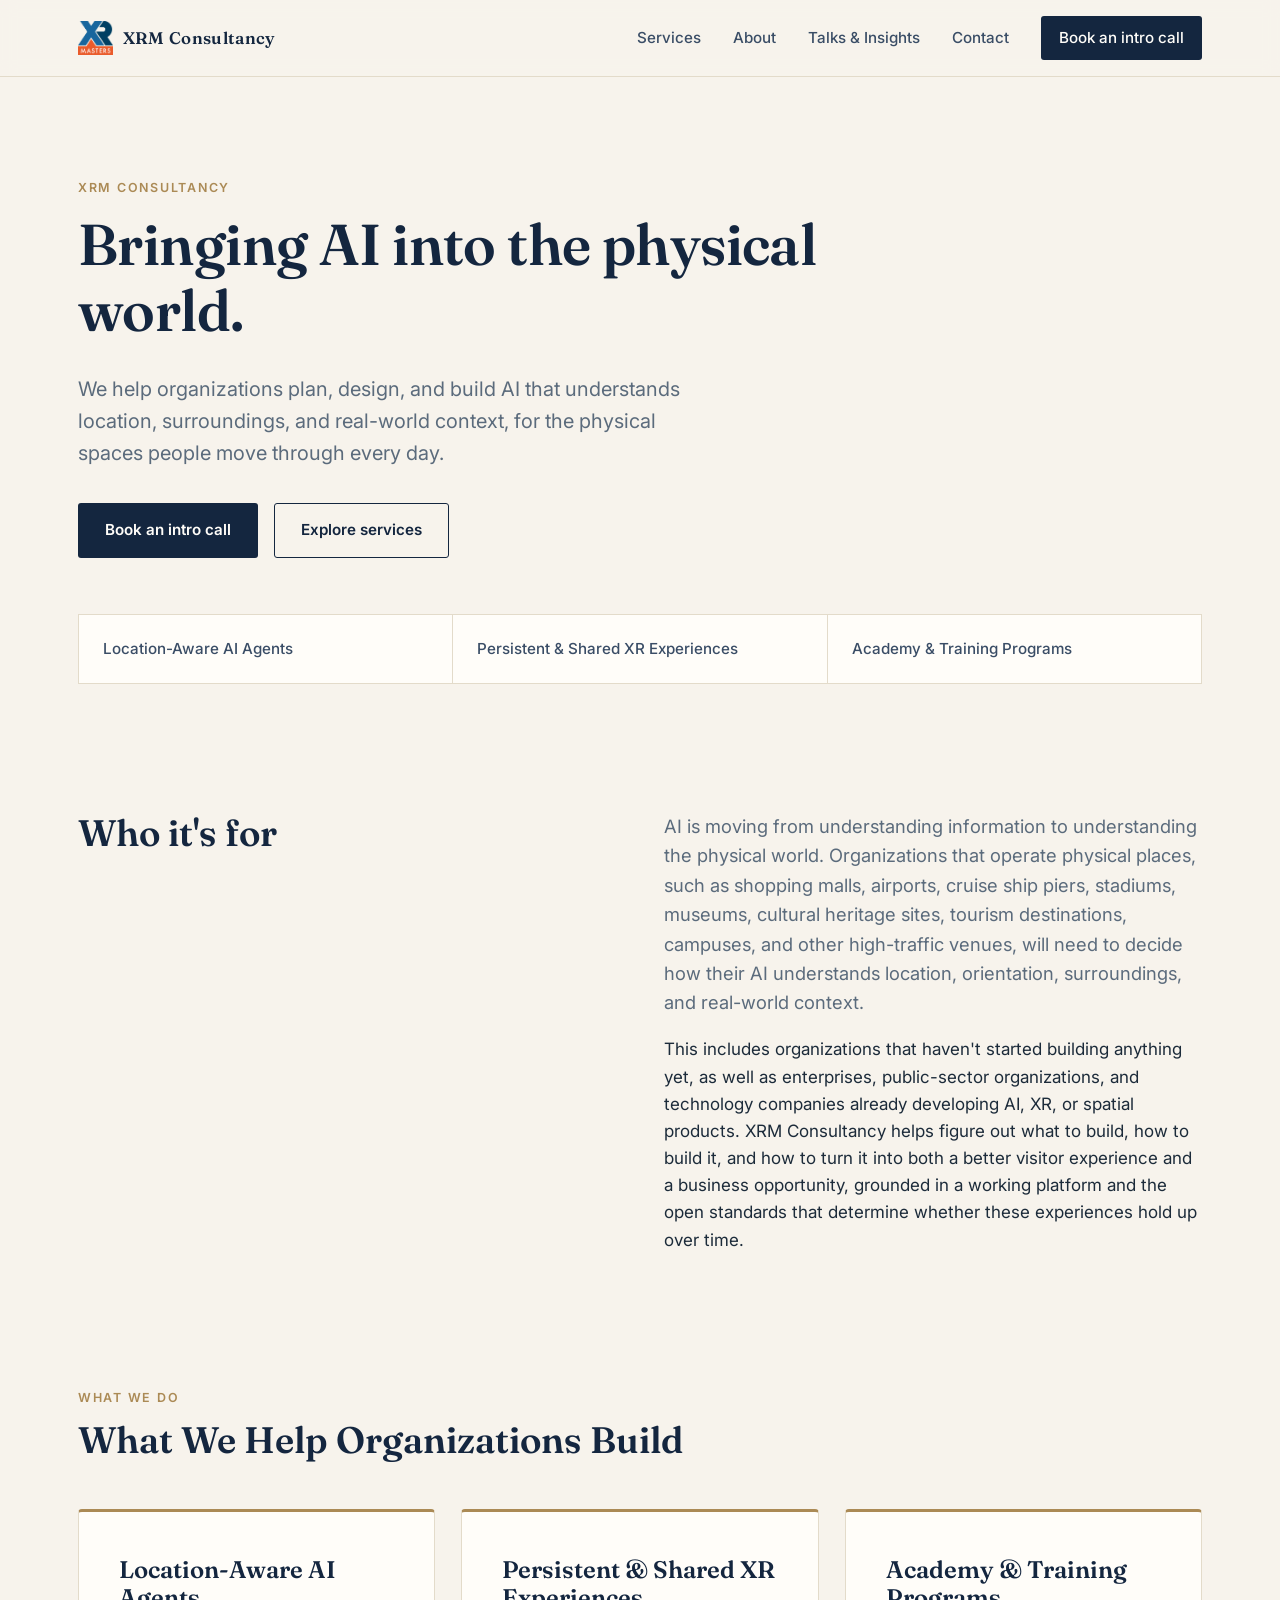
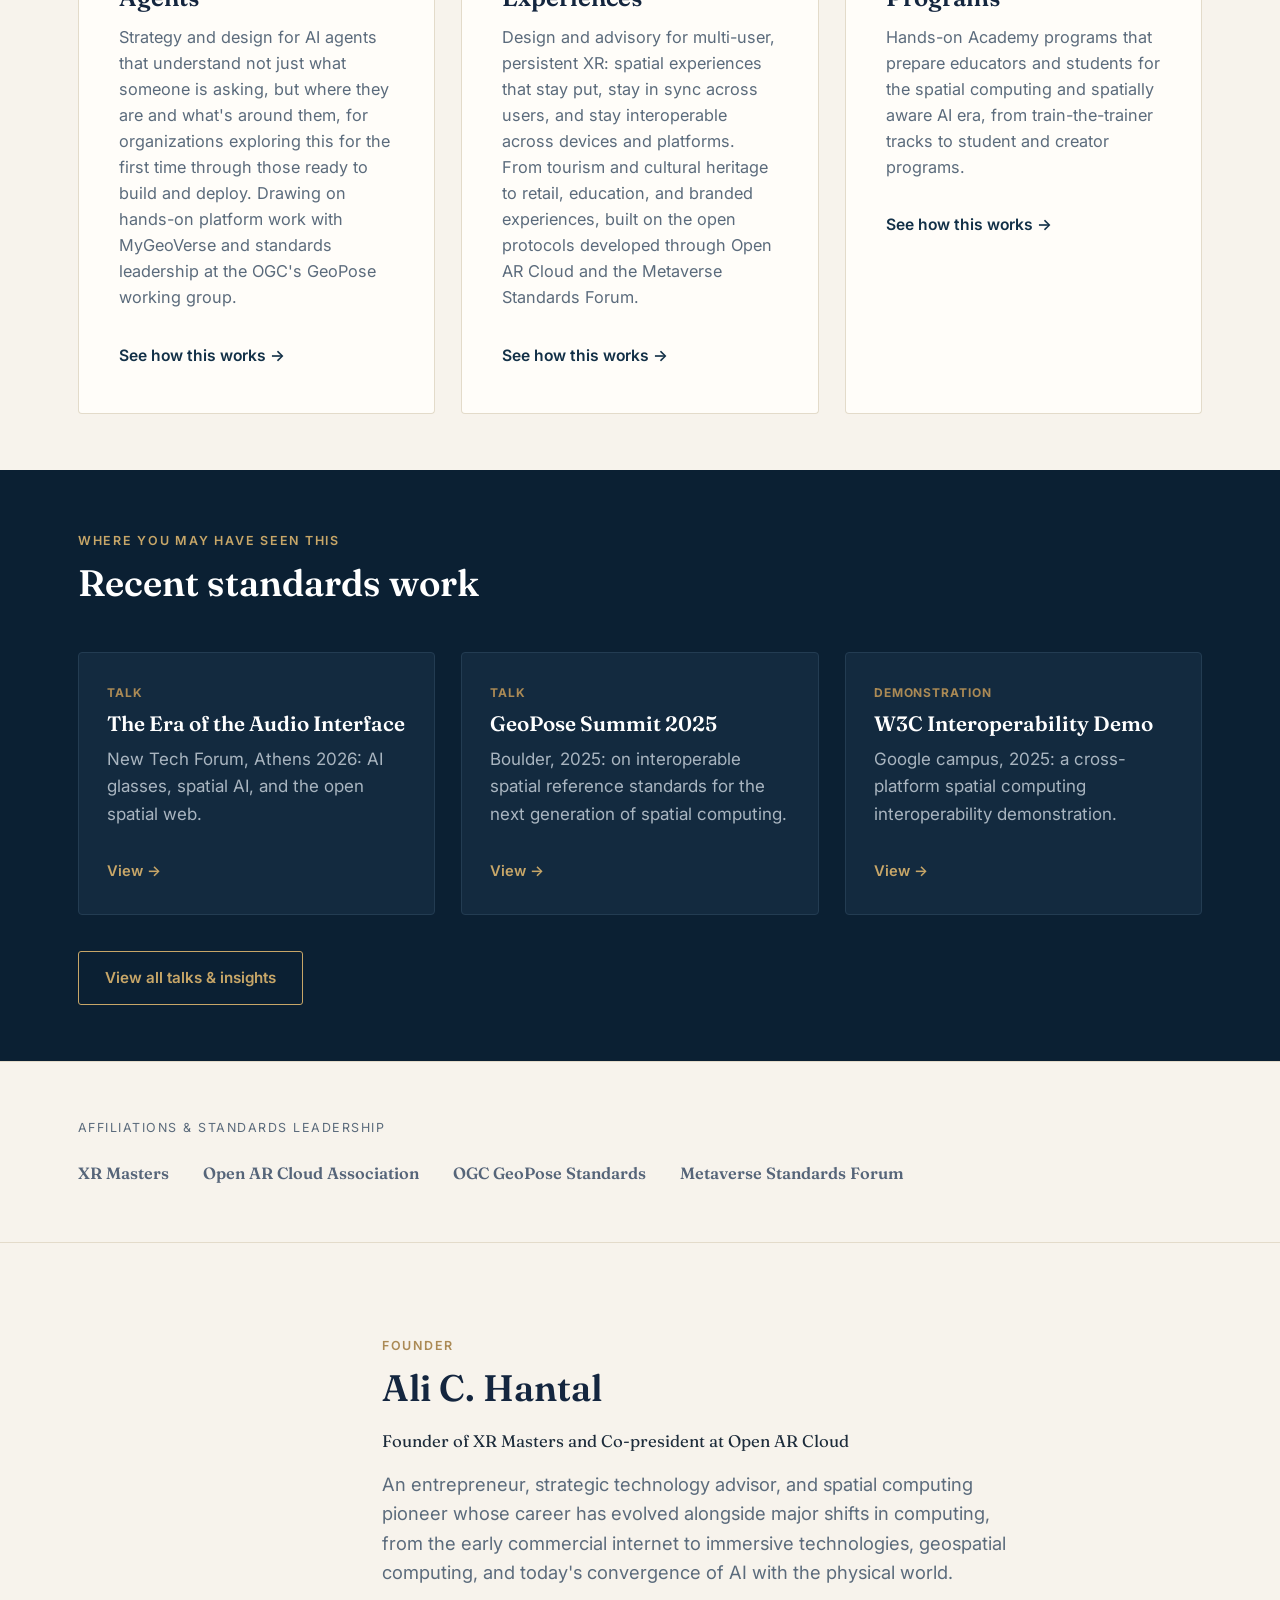
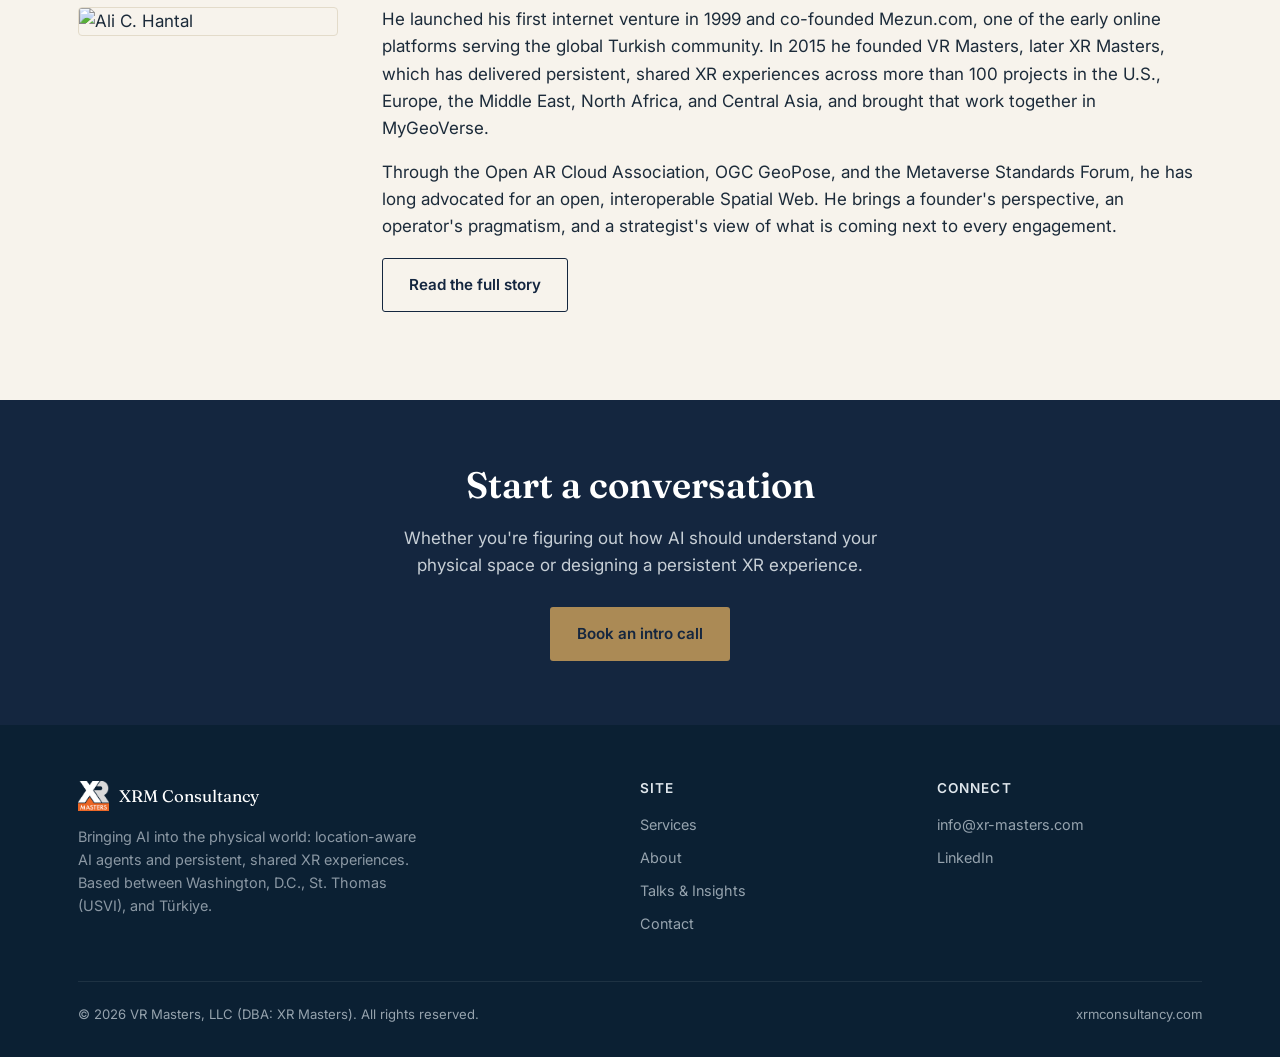
==== index.html @ 85f0b568 "Rebrand Hantal Advising → XRM Consultancy - Brand name, page titles, JSON-LD, nav/footer wordmark, b" ====
<!doctype html>
<html lang="en">
<head>
<meta charset="UTF-8">
<meta name="viewport" content="width=device-width, initial-scale=1">
<title>XRM Consultancy | Location-Aware AI Agents & Persistent XR Experiences</title>
<meta name="description" content="We help organizations plan, design, and build AI that understands location, surroundings, and real-world context, for the physical spaces people move through every day.">
<meta property="og:title" content="XRM Consultancy">
<meta property="og:description" content="Bringing AI into the physical world: location-aware AI agents and persistent, shared XR experiences.">
<meta property="og:type" content="website">
<link rel="icon" href="assets/xrm-logo.png">
<link rel="preconnect" href="https://fonts.googleapis.com">
<link rel="preconnect" href="https://fonts.gstatic.com" crossorigin>
<link href="https://fonts.googleapis.com/css2?family=Fraunces:wght@500;600;700&family=Inter:wght@400;500;600;700&display=swap" rel="stylesheet">
<link rel="stylesheet" href="css/style.css">
<script type="application/ld+json">
{
  "@context": "https://schema.org",
  "@type": "ProfessionalService",
  "name": "XRM Consultancy",
  "founder": { "@type": "Person", "name": "Ali C. Hantal" },
  "description": "Helping organizations bring AI into the physical world: location-aware AI agents and persistent, shared XR experiences, built on open standards developed at the OGC and Open AR Cloud.",
  "url": "https://xrmconsultancy.com"
}
</script>
</head>
<body>

<header class="site">
  <div class="nav-row">
    <a class="brand" href="index.html">
      <img src="assets/xrm-logo.png" alt="XRM Consultancy logo">
      <span>XRM Consultancy</span>
    </a>
    <button class="nav-toggle" aria-label="Toggle navigation" aria-expanded="false">
      <span></span><span></span><span></span>
    </button>
    <nav class="primary">
      <a href="services.html">Services</a>
      <a href="about.html">About</a>
      <a href="insights.html">Talks &amp; Insights</a>
      <a href="contact.html">Contact</a>
      <a class="cta" href="contact.html">Book an intro call</a>
    </nav>
  </div>
</header>

<main>

  <!-- Hero -->
  <section class="hero">
    <div class="wrap">
      <span class="eyebrow">XRM Consultancy</span>
      <h1>Bringing AI into the physical world.</h1>
      <p class="lede">We help organizations plan, design, and build AI that understands location, surroundings, and real-world context, for the physical spaces people move through every day.</p>
      <div class="hero-cta">
        <a class="btn btn-primary" href="contact.html">Book an intro call</a>
        <a class="btn btn-ghost" href="services.html">Explore services</a>
      </div>
      <div class="hero-arenas">
        <div>Location-Aware AI Agents</div>
        <div>Persistent &amp; Shared XR Experiences</div>
        <div>Academy &amp; Training Programs</div>
      </div>
    </div>
  </section>

  <!-- Positioning -->
  <section class="tight">
    <div class="wrap">
      <div class="two-col">
        <div>
          <h2>Who it's for</h2>
        </div>
        <div>
          <p class="lede">AI is moving from understanding information to understanding the physical world. Organizations that operate physical places, such as shopping malls, airports, cruise ship piers, stadiums, museums, cultural heritage sites, tourism destinations, campuses, and other high-traffic venues, will need to decide how their AI understands location, orientation, surroundings, and real-world context.</p>
          <p>This includes organizations that haven't started building anything yet, as well as enterprises, public-sector organizations, and technology companies already developing AI, XR, or spatial products. XRM Consultancy helps figure out what to build, how to build it, and how to turn it into both a better visitor experience and a business opportunity, grounded in a working platform and the open standards that determine whether these experiences hold up over time.</p>
        </div>
      </div>
    </div>
  </section>

  <!-- Three boxes -->
  <section class="tight">
    <div class="wrap">
      <div class="section-head">
        <span class="eyebrow">What we do</span>
        <h2>What We Help Organizations Build</h2>
      </div>
      <div class="grid cols-3 boxes-lg">
        <div class="card">
          <h3>Location-Aware AI Agents</h3>
          <p>Strategy and design for AI agents that understand not just what someone is asking, but where they are and what's around them, for organizations exploring this for the first time through those ready to build and deploy. Drawing on hands-on platform work with MyGeoVerse and standards leadership at the OGC's GeoPose working group.</p>
          <a class="more" href="services.html#location-aware-ai">See how this works →</a>
        </div>
        <div class="card">
          <h3>Persistent &amp; Shared XR Experiences</h3>
          <p>Design and advisory for multi-user, persistent XR: spatial experiences that stay put, stay in sync across users, and stay interoperable across devices and platforms. From tourism and cultural heritage to retail, education, and branded experiences, built on the open protocols developed through Open AR Cloud and the Metaverse Standards Forum.</p>
          <a class="more" href="services.html#persistent-xr">See how this works →</a>
        </div>
        <div class="card">
          <h3>Academy &amp; Training Programs</h3>
          <p>Hands-on Academy programs that prepare educators and students for the spatial computing and spatially aware AI era, from train-the-trainer tracks to student and creator programs.</p>
          <a class="more" href="services.html#academy-training">See how this works →</a>
        </div>
      </div>
    </div>
  </section>

  <!-- Recent standards work (moved directly under the boxes per repositioning brief) -->
  <section class="tight band-dark">
    <div class="wrap">
      <div class="section-head">
        <span class="eyebrow">Where you may have seen this</span>
        <h2>Recent standards work</h2>
      </div>
      <div class="grid cols-3">
        <div class="card" style="background:#132a3f;border-color:#233c52;">
          <span class="tag">Talk</span>
          <h3 style="color:#fff;">The Era of the Audio Interface</h3>
          <p style="color:#a9b5c0;">New Tech Forum, Athens 2026: AI glasses, spatial AI, and the open spatial web.</p>
          <a class="more" href="https://www.xr-masters.com/the-era-of-the-audio-interface-ai-glasses-spatial-ai-and-the-open-spatial-web/" target="_blank" rel="noopener" style="color:#c7a668;">View →</a>
        </div>
        <div class="card" style="background:#132a3f;border-color:#233c52;">
          <span class="tag">Talk</span>
          <h3 style="color:#fff;">GeoPose Summit 2025</h3>
          <p style="color:#a9b5c0;">Boulder, 2025: on interoperable spatial reference standards for the next generation of spatial computing.</p>
          <a class="more" href="https://www.xr-masters.com/geopose-summit-2025/" target="_blank" rel="noopener" style="color:#c7a668;">View →</a>
        </div>
        <div class="card" style="background:#132a3f;border-color:#233c52;">
          <span class="tag">Demonstration</span>
          <h3 style="color:#fff;">W3C Interoperability Demo</h3>
          <p style="color:#a9b5c0;">Google campus, 2025: a cross-platform spatial computing interoperability demonstration.</p>
          <a class="more" href="https://www.xr-masters.com/historical-interoperability-demo-at-google-campuses-during-w3c-immersive-web-meeting/" target="_blank" rel="noopener" style="color:#c7a668;">View →</a>
        </div>
      </div>
      <a class="btn btn-ghost" href="insights.html" style="margin-top:36px;border-color:#c7a668;color:#c7a668;">View all talks &amp; insights</a>
    </div>
  </section>

  <!-- Credibility strip -->
  <section class="credibility tight">
    <div class="wrap">
      <div class="label">Affiliations &amp; standards leadership</div>
      <div class="logo-row">
        <span>XR Masters</span>
        <span>Open AR Cloud Association</span>
        <span>OGC GeoPose Standards</span>
        <span>Metaverse Standards Forum</span>
      </div>
    </div>
  </section>

  <!-- About teaser -->
  <section>
    <div class="wrap">
      <div class="person-teaser">
        <img src="assets/ali-hantal.jpg" alt="Ali C. Hantal">
        <div>
          <span class="eyebrow">Founder</span>
          <h2>Ali C. Hantal</h2>
          <p class="person-role">Founder of XR Masters and Co-president at Open AR Cloud</p>
          <p class="lede">An entrepreneur, strategic technology advisor, and spatial computing pioneer whose career has evolved alongside major shifts in computing, from the early commercial internet to immersive technologies, geospatial computing, and today's convergence of AI with the physical world.</p>
          <p>He launched his first internet venture in 1999 and co-founded Mezun.com, one of the early online platforms serving the global Turkish community. In 2015 he founded VR Masters, later XR Masters, which has delivered persistent, shared XR experiences across more than 100 projects in the U.S., Europe, the Middle East, North Africa, and Central Asia, and brought that work together in MyGeoVerse.</p>
          <p>Through the Open AR Cloud Association, OGC GeoPose, and the Metaverse Standards Forum, he has long advocated for an open, interoperable Spatial Web. He brings a founder's perspective, an operator's pragmatism, and a strategist's view of what is coming next to every engagement.</p>
          <a class="btn btn-ghost" href="about.html">Read the full story</a>
        </div>
      </div>
    </div>
  </section>

  <!-- Closing CTA -->
  <section class="cta-band">
    <div class="wrap">
      <h2>Start a conversation</h2>
      <p>Whether you're figuring out how AI should understand your physical space or designing a persistent XR experience.</p>
      <a class="btn btn-primary" href="contact.html">Book an intro call</a>
    </div>
  </section>

</main>

<footer class="site">
  <div class="wrap">
    <div class="foot-grid">
      <div>
        <div class="brand-foot">
          <img src="assets/xrm-logo-footer.png" alt="XRM Consultancy logo">
          <span>XRM Consultancy</span>
        </div>
        <p style="max-width:340px;color:#8b98a4;">Bringing AI into the physical world: location-aware AI agents and persistent, shared XR experiences. Based between Washington, D.C., St. Thomas (USVI), and Türkiye.</p>
      </div>
      <div>
        <h4>Site</h4>
        <ul>
          <li><a href="services.html">Services</a></li>
          <li><a href="about.html">About</a></li>
          <li><a href="insights.html">Talks &amp; Insights</a></li>
          <li><a href="contact.html">Contact</a></li>
        </ul>
      </div>
      <div>
        <h4>Connect</h4>
        <ul>
          <li><a href="mailto:info@xr-masters.com">info@xr-masters.com</a></li>
          <li><a href="https://linkedin.com/in/ahantal" target="_blank" rel="noopener">LinkedIn</a></li>
        </ul>
      </div>
    </div>
    <div class="bottom">
      <span>© 2026 VR Masters, LLC (DBA: XR Masters). All rights reserved.</span>
      <span>xrmconsultancy.com</span>
    </div>
  </div>
</footer>

<script src="js/main.js"></script>
</body>
</html>
---- css/style.css ----
/* ============================================================
   XRM Consultancy: shared stylesheet
   ============================================================ */

:root {
  --ink: #14263f;         /* deep navy, from wordmark */
  --ink-soft: #3a4d66;
  --teal: #123047;        /* anchor dark teal/navy */
  --teal-deep: #0b2033;
  --gold: #ab8a55;        /* metallic accent, from icosahedron edges */
  --gold-bright: #c7a668;
  --paper: #f7f3ec;       /* warm off-white ground */
  --paper-raised: #fffdf9;
  --line: #e3dbca;
  --text: #1c2b3a;
  --text-muted: #5b6b7c;
  --max: 1180px;

  --font-head: "Fraunces", "Iowan Old Style", Georgia, serif;
  --font-body: "Inter", -apple-system, BlinkMacSystemFont, "Segoe UI", sans-serif;
}

* { box-sizing: border-box; }
html { scroll-behavior: smooth; }

body {
  margin: 0;
  background: var(--paper);
  color: var(--text);
  font-family: var(--font-body);
  font-size: 17px;
  line-height: 1.6;
  -webkit-font-smoothing: antialiased;
}

img { max-width: 100%; display: block; }

a { color: var(--teal); text-decoration: none; }
a:hover { color: var(--gold); }

h1, h2, h3, h4 {
  font-family: var(--font-head);
  color: var(--ink);
  line-height: 1.15;
  margin: 0 0 0.5em;
  font-weight: 600;
}

h1 { font-size: clamp(2.4rem, 5vw, 3.6rem); letter-spacing: -0.01em; }
h2 { font-size: clamp(1.7rem, 3vw, 2.3rem); }
h3 { font-size: 1.3rem; }

p { margin: 0 0 1em; color: var(--text); }

.eyebrow {
  display: inline-block;
  font-family: var(--font-body);
  font-size: 0.78rem;
  letter-spacing: 0.14em;
  text-transform: uppercase;
  color: var(--gold);
  font-weight: 600;
  margin-bottom: 0.9em;
}

.lede {
  font-size: 1.15rem;
  color: var(--text-muted);
  max-width: 640px;
}

.wrap {
  max-width: var(--max);
  margin: 0 auto;
  padding: 0 28px;
}

section { padding: 88px 0; }
section.tight { padding: 56px 0; }

/* ---------- buttons ---------- */
.btn {
  display: inline-flex;
  align-items: center;
  gap: 8px;
  font-family: var(--font-body);
  font-weight: 600;
  font-size: 0.95rem;
  padding: 14px 26px;
  border-radius: 3px;
  border: 1px solid transparent;
  cursor: pointer;
  transition: all 0.18s ease;
}
.btn-primary {
  background: var(--ink);
  color: var(--paper-raised);
}
.btn-primary:hover { background: var(--gold); color: var(--ink); }
.btn-ghost {
  background: transparent;
  color: var(--ink);
  border-color: var(--ink);
}
.btn-ghost:hover { border-color: var(--gold); color: var(--gold); }

/* ---------- header / nav ---------- */
header.site {
  position: sticky;
  top: 0;
  z-index: 40;
  background: rgba(247, 243, 236, 0.92);
  backdrop-filter: blur(8px);
  border-bottom: 1px solid var(--line);
}
.nav-row {
  display: flex;
  align-items: center;
  justify-content: space-between;
  padding: 16px 28px;
  max-width: var(--max);
  margin: 0 auto;
}
.brand {
  display: flex;
  align-items: center;
  gap: 10px;
  font-family: var(--font-head);
  font-weight: 600;
  font-size: 1.05rem;
  color: var(--ink);
  letter-spacing: 0.02em;
}
.brand img { height: 34px; width: auto; }
nav.primary { display: flex; align-items: center; gap: 32px; }
nav.primary a {
  color: var(--ink-soft);
  font-size: 0.95rem;
  font-weight: 500;
}
nav.primary a.current { color: var(--ink); font-weight: 600; }
nav.primary a.cta {
  color: var(--paper-raised);
  background: var(--ink);
  padding: 10px 18px;
  border-radius: 3px;
}
nav.primary a.cta:hover { background: var(--gold); color: var(--ink); }

.nav-toggle {
  display: none;
  background: none;
  border: none;
  cursor: pointer;
  padding: 6px;
}
.nav-toggle span {
  display: block;
  width: 24px;
  height: 2px;
  background: var(--ink);
  margin: 5px 0;
}

@media (max-width: 860px) {
  nav.primary {
    display: none;
    position: fixed;
    top: 68px;
    left: 0;
    right: 0;
    max-height: calc(100vh - 68px);
    overflow-y: auto;
    background: var(--paper-raised);
    flex-direction: column;
    align-items: flex-start;
    gap: 0;
    padding: 12px 28px 28px;
    border-bottom: 1px solid var(--line);
  }
  nav.primary.open { display: flex; }
  nav.primary a { width: 100%; padding: 14px 0; border-bottom: 1px solid var(--line); }
  nav.primary a.cta { margin-top: 12px; text-align: center; }
  .nav-toggle { display: block; }
}

/* ---------- hero ---------- */
.hero {
  padding: 96px 0 72px;
}
.hero .eyebrow { margin-bottom: 1.1em; }
.hero h1 { max-width: 820px; }
.hero .lede { margin-top: 22px; font-size: 1.25rem; }
.hero-cta { margin-top: 34px; display: flex; gap: 16px; flex-wrap: wrap; }
.hero-arenas {
  margin-top: 56px;
  display: grid;
  grid-template-columns: repeat(3, 1fr);
  gap: 1px;
  background: var(--line);
  border: 1px solid var(--line);
}
.hero-arenas div {
  background: var(--paper-raised);
  padding: 22px 24px;
  font-size: 0.95rem;
  color: var(--ink-soft);
  font-weight: 500;
}
@media (max-width: 700px) {
  .hero-arenas { grid-template-columns: 1fr; }
}

/* ---------- sections on dark ---------- */
.band-dark {
  background: var(--teal-deep);
  color: #dfe6ec;
}
.band-dark h2, .band-dark h3 { color: #fff; }
.band-dark p { color: #b9c3cd; }
.band-dark .eyebrow { color: var(--gold-bright); }

/* ---------- cards ---------- */
.grid { display: grid; gap: 26px; }
.grid.cols-3 { grid-template-columns: repeat(3, 1fr); }
.grid.cols-2 { grid-template-columns: repeat(2, 1fr); }
@media (max-width: 900px) {
  .grid.cols-3, .grid.cols-2 { grid-template-columns: 1fr; }
}

.card {
  background: var(--paper-raised);
  border: 1px solid var(--line);
  padding: 30px 28px;
  border-radius: 4px;
}
.card h3 { margin-bottom: 0.5em; }

.boxes-lg .card {
  padding: 44px 40px;
  border-top: 3px solid var(--gold);
}
.boxes-lg .card h3 { font-size: 1.5rem; }
.boxes-lg .card p { color: var(--text-muted); font-size: 1.02rem; }
.boxes-lg .card a.more { font-size: 0.98rem; }
.card .tag {
  font-size: 0.75rem;
  letter-spacing: 0.08em;
  text-transform: uppercase;
  color: var(--gold);
  font-weight: 700;
  margin-bottom: 0.8em;
  display: block;
}
.card ul { margin: 0.8em 0 0; padding-left: 1.1em; color: var(--text-muted); }
.card ul li { margin-bottom: 0.4em; }
.card a.more { display: inline-block; margin-top: 1em; font-weight: 600; font-size: 0.92rem; }

/* ---------- credibility strip ---------- */
.credibility {
  border-top: 1px solid var(--line);
  border-bottom: 1px solid var(--line);
  padding: 40px 0;
}
.credibility .label {
  font-size: 0.78rem;
  letter-spacing: 0.12em;
  text-transform: uppercase;
  color: var(--text-muted);
  margin-bottom: 22px;
}
.logo-row {
  display: flex;
  flex-wrap: wrap;
  gap: 14px 34px;
  align-items: center;
}
.logo-row span {
  font-family: var(--font-head);
  font-weight: 600;
  color: var(--ink-soft);
  font-size: 1.02rem;
  opacity: 0.85;
}

/* ---------- signature band ---------- */
.signature {
  background: var(--teal-deep);
  color: #e8ecef;
  padding: 72px 0;
  position: relative;
}
.signature::before {
  content: "";
  position: absolute;
  inset: 0;
  background: radial-gradient(circle at 85% 20%, rgba(171,138,85,0.16), transparent 55%);
  pointer-events: none;
}
.signature .inner { position: relative; }
.signature .eyebrow { color: var(--gold-bright); }
.signature h2 { color: #fff; max-width: 640px; }
.signature p { color: #b9c3cd; max-width: 600px; }
.signature ul { color: #c7d0d8; padding-left: 1.2em; max-width: 600px; }
.signature ul li { margin-bottom: 0.5em; }

/* ---------- about teaser / person ---------- */
.person-teaser {
  display: grid;
  grid-template-columns: 260px 1fr;
  gap: 44px;
  align-items: center;
}
.person-teaser img {
  border-radius: 4px;
  border: 1px solid var(--line);
}
@media (max-width: 700px) {
  .person-teaser { grid-template-columns: 1fr; }
  .person-teaser img { max-width: 220px; }
}

.person-card {
  display: grid;
  grid-template-columns: 220px 1fr;
  gap: 40px;
  margin-bottom: 24px;
}
.person-card img { border-radius: 4px; border: 1px solid var(--line); }
.person-card .credentials { margin-top: 1em; }
.person-card .credentials li { color: var(--text-muted); font-size: 0.95rem; }
@media (max-width: 700px) {
  .person-card { grid-template-columns: 1fr; }
  .person-card img { max-width: 200px; }
}

/* ---------- talks / insights ---------- */
.filter-tabs {
  display: flex;
  gap: 10px;
  margin-bottom: 36px;
  flex-wrap: wrap;
}
.filter-tabs button {
  font-family: var(--font-body);
  font-weight: 600;
  font-size: 0.9rem;
  padding: 10px 18px;
  border-radius: 999px;
  border: 1px solid var(--line);
  background: var(--paper-raised);
  color: var(--ink-soft);
  cursor: pointer;
  transition: all 0.15s ease;
}
.filter-tabs button.active,
.filter-tabs button:hover {
  background: var(--ink);
  color: var(--paper-raised);
  border-color: var(--ink);
}

.talk-list { display: grid; gap: 20px; }
.talk-card {
  display: grid;
  grid-template-columns: 96px 1fr auto;
  gap: 24px;
  align-items: center;
  background: var(--paper-raised);
  border: 1px solid var(--line);
  border-radius: 4px;
  padding: 22px 26px;
}
.talk-card .kind {
  width: 96px;
  height: 96px;
  border-radius: 4px;
  background: var(--teal-deep);
  display: flex;
  align-items: center;
  justify-content: center;
  color: var(--gold-bright);
  font-family: var(--font-head);
  font-size: 0.8rem;
  text-align: center;
  padding: 8px;
}
.talk-card .meta {
  font-size: 0.82rem;
  color: var(--text-muted);
  text-transform: uppercase;
  letter-spacing: 0.06em;
  margin-bottom: 6px;
}
.talk-card h3 { margin-bottom: 6px; font-size: 1.15rem; }
.talk-card p { margin: 0; color: var(--text-muted); font-size: 0.95rem; }
.talk-card .go { white-space: nowrap; font-weight: 600; }
.talk-card.pinned { border-color: var(--gold); }
@media (max-width: 700px) {
  .talk-card { grid-template-columns: 1fr; }
  .talk-card .kind { width: 56px; height: 56px; font-size: 0.65rem; }
}

.talk-card[data-category][hidden] { display: none; }

/* ---------- contact ---------- */
.contact-grid {
  display: grid;
  grid-template-columns: 1.1fr 0.9fr;
  gap: 56px;
}
@media (max-width: 860px) {
  .contact-grid { grid-template-columns: 1fr; }
}
form.contact-form { display: grid; gap: 18px; }
form.contact-form label {
  display: block;
  font-size: 0.85rem;
  font-weight: 600;
  color: var(--ink-soft);
  margin-bottom: 6px;
}
form.contact-form input,
form.contact-form select,
form.contact-form textarea {
  width: 100%;
  padding: 12px 14px;
  border: 1px solid var(--line);
  border-radius: 3px;
  background: var(--paper-raised);
  font-family: var(--font-body);
  font-size: 0.98rem;
  color: var(--text);
}
form.contact-form textarea { resize: vertical; min-height: 130px; }
.hp { position: absolute; left: -9999px; }

.contact-side .item { margin-bottom: 28px; }
.contact-side .item .label {
  font-size: 0.78rem;
  letter-spacing: 0.1em;
  text-transform: uppercase;
  color: var(--gold);
  font-weight: 700;
  margin-bottom: 6px;
}

/* ---------- CTA band ---------- */
.cta-band {
  background: var(--ink);
  color: #fff;
  padding: 64px 0;
  text-align: center;
}
.cta-band h2 { color: #fff; }
.cta-band p { color: #c7cfd6; max-width: 520px; margin: 0 auto 28px; }
.cta-band .btn-primary { background: var(--gold); color: var(--ink); }
.cta-band .btn-primary:hover { background: #fff; }

/* ---------- footer ---------- */
footer.site {
  background: var(--teal-deep);
  color: #96a3ae;
  padding: 56px 0 32px;
  font-size: 0.9rem;
}
footer.site .foot-grid {
  display: grid;
  grid-template-columns: 2fr 1fr 1fr;
  gap: 32px;
  margin-bottom: 36px;
}
footer.site h4 { color: #dfe6ec; font-family: var(--font-body); font-size: 0.85rem; letter-spacing: 0.08em; text-transform: uppercase; margin-bottom: 16px; }
footer.site a { color: #96a3ae; }
footer.site a:hover { color: var(--gold-bright); }
footer.site ul { list-style: none; padding: 0; margin: 0; }
footer.site li { margin-bottom: 10px; }
footer.site .brand-foot { display: flex; align-items: center; gap: 10px; margin-bottom: 14px; }
footer.site .brand-foot img { height: 30px; }
footer.site .brand-foot span { font-family: var(--font-head); color: #fff; font-size: 1.05rem; }
footer.site .bottom {
  border-top: 1px solid rgba(255,255,255,0.08);
  padding-top: 22px;
  display: flex;
  justify-content: space-between;
  flex-wrap: wrap;
  gap: 10px;
  font-size: 0.82rem;
}
@media (max-width: 700px) {
  footer.site .foot-grid { grid-template-columns: 1fr; }
}

/* ---------- misc ---------- */
.section-head { max-width: 680px; margin-bottom: 48px; }
.divider { height: 1px; background: var(--line); border: none; margin: 0; }
.two-col { display: grid; grid-template-columns: 1fr 1fr; gap: 48px; }
@media (max-width: 800px) { .two-col { grid-template-columns: 1fr; } }

.person-role {
  font-family: var(--font-head);
  font-size: 1.05rem;
  color: var(--text);
  margin: 0 0 0.9em;
}

/* Full-bleed talk video, sits between About chapters */
.video-band {
  padding: 0;
  background: var(--teal-deep);
}
.video-embed { margin: 0; }
.video-frame {
  position: relative;
  width: 100%;
  /* never taller than the viewport; stays a true 16:9 so YouTube never letterboxes */
  max-width: calc(82vh * 16 / 9);
  margin-inline: auto;
  aspect-ratio: 16 / 9;
  overflow: hidden;
  background: #000;
}
.video-frame iframe { position: absolute; inset: 0; width: 100%; height: 100%; border: 0; }
.video-embed figcaption {
  text-align: center;
  padding: 16px 28px 20px;
  font-size: 0.85rem;
  letter-spacing: 0.04em;
  color: var(--gold-bright);
}
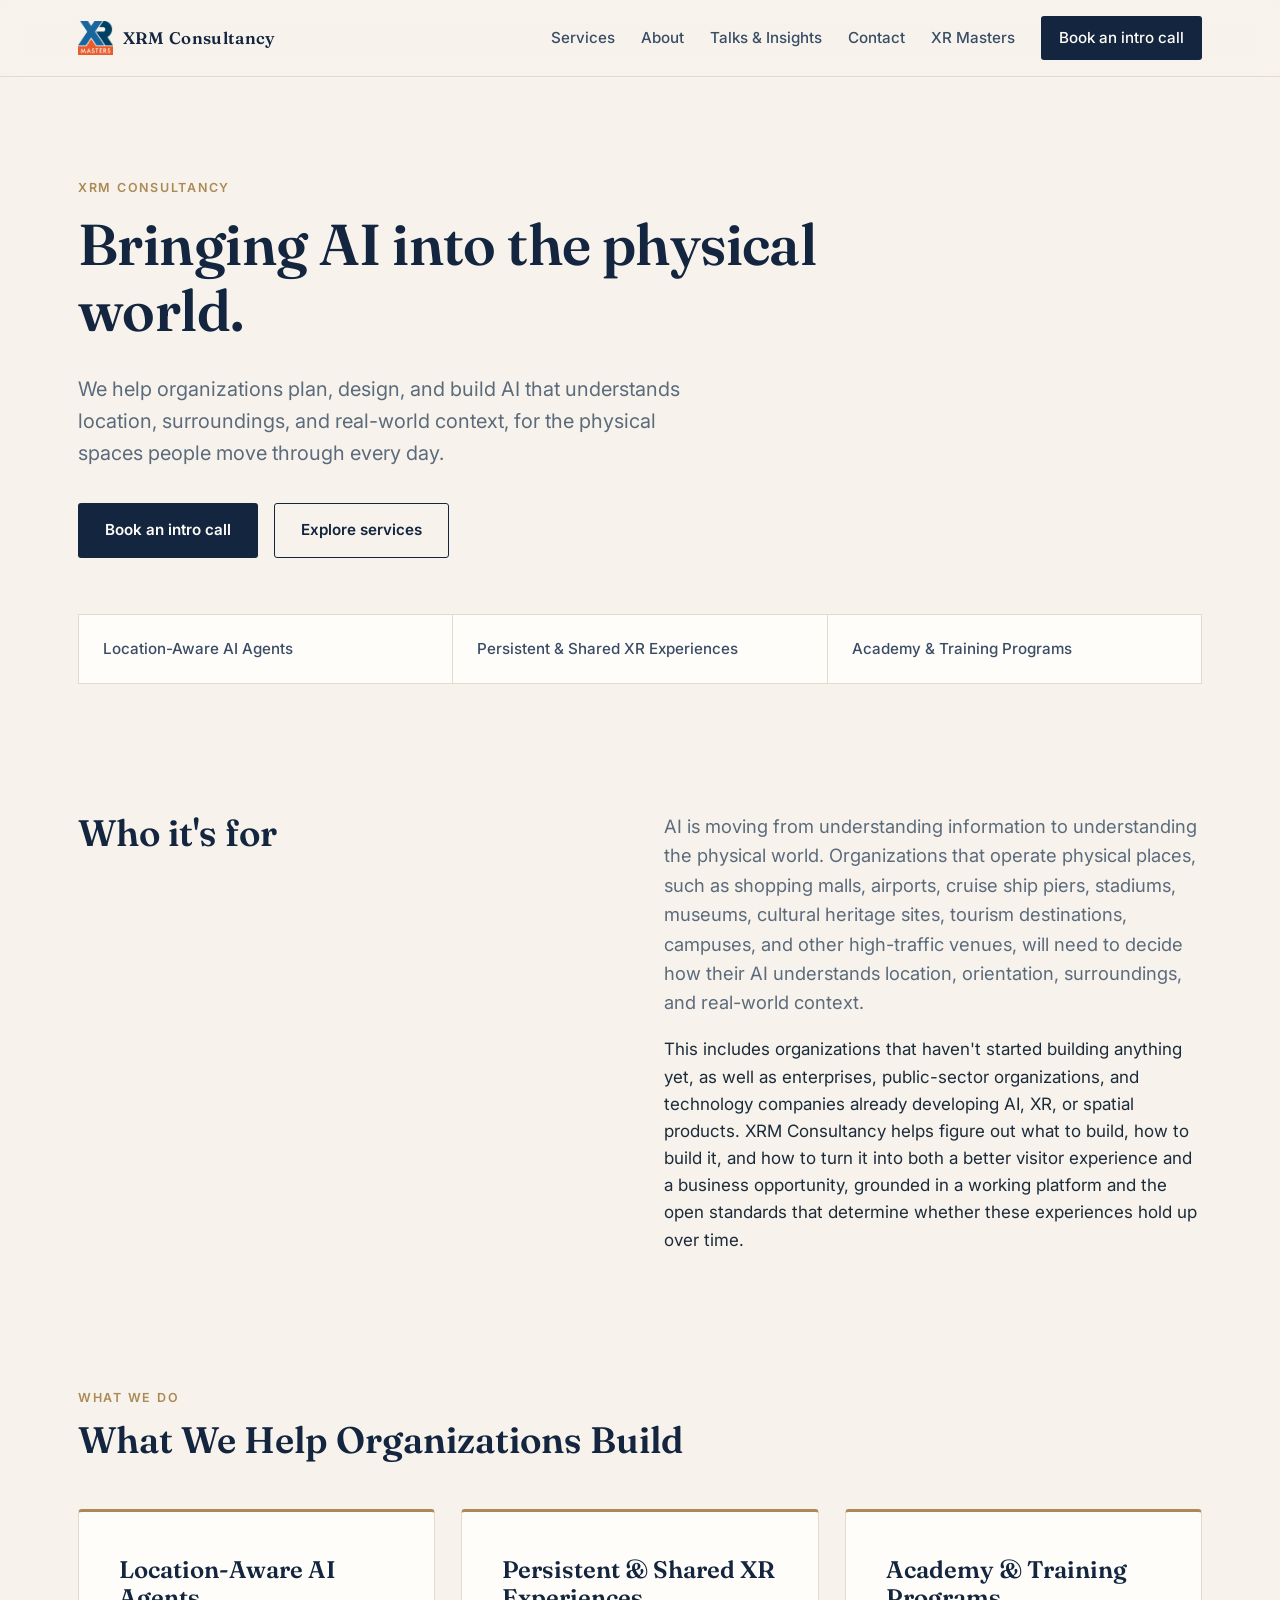
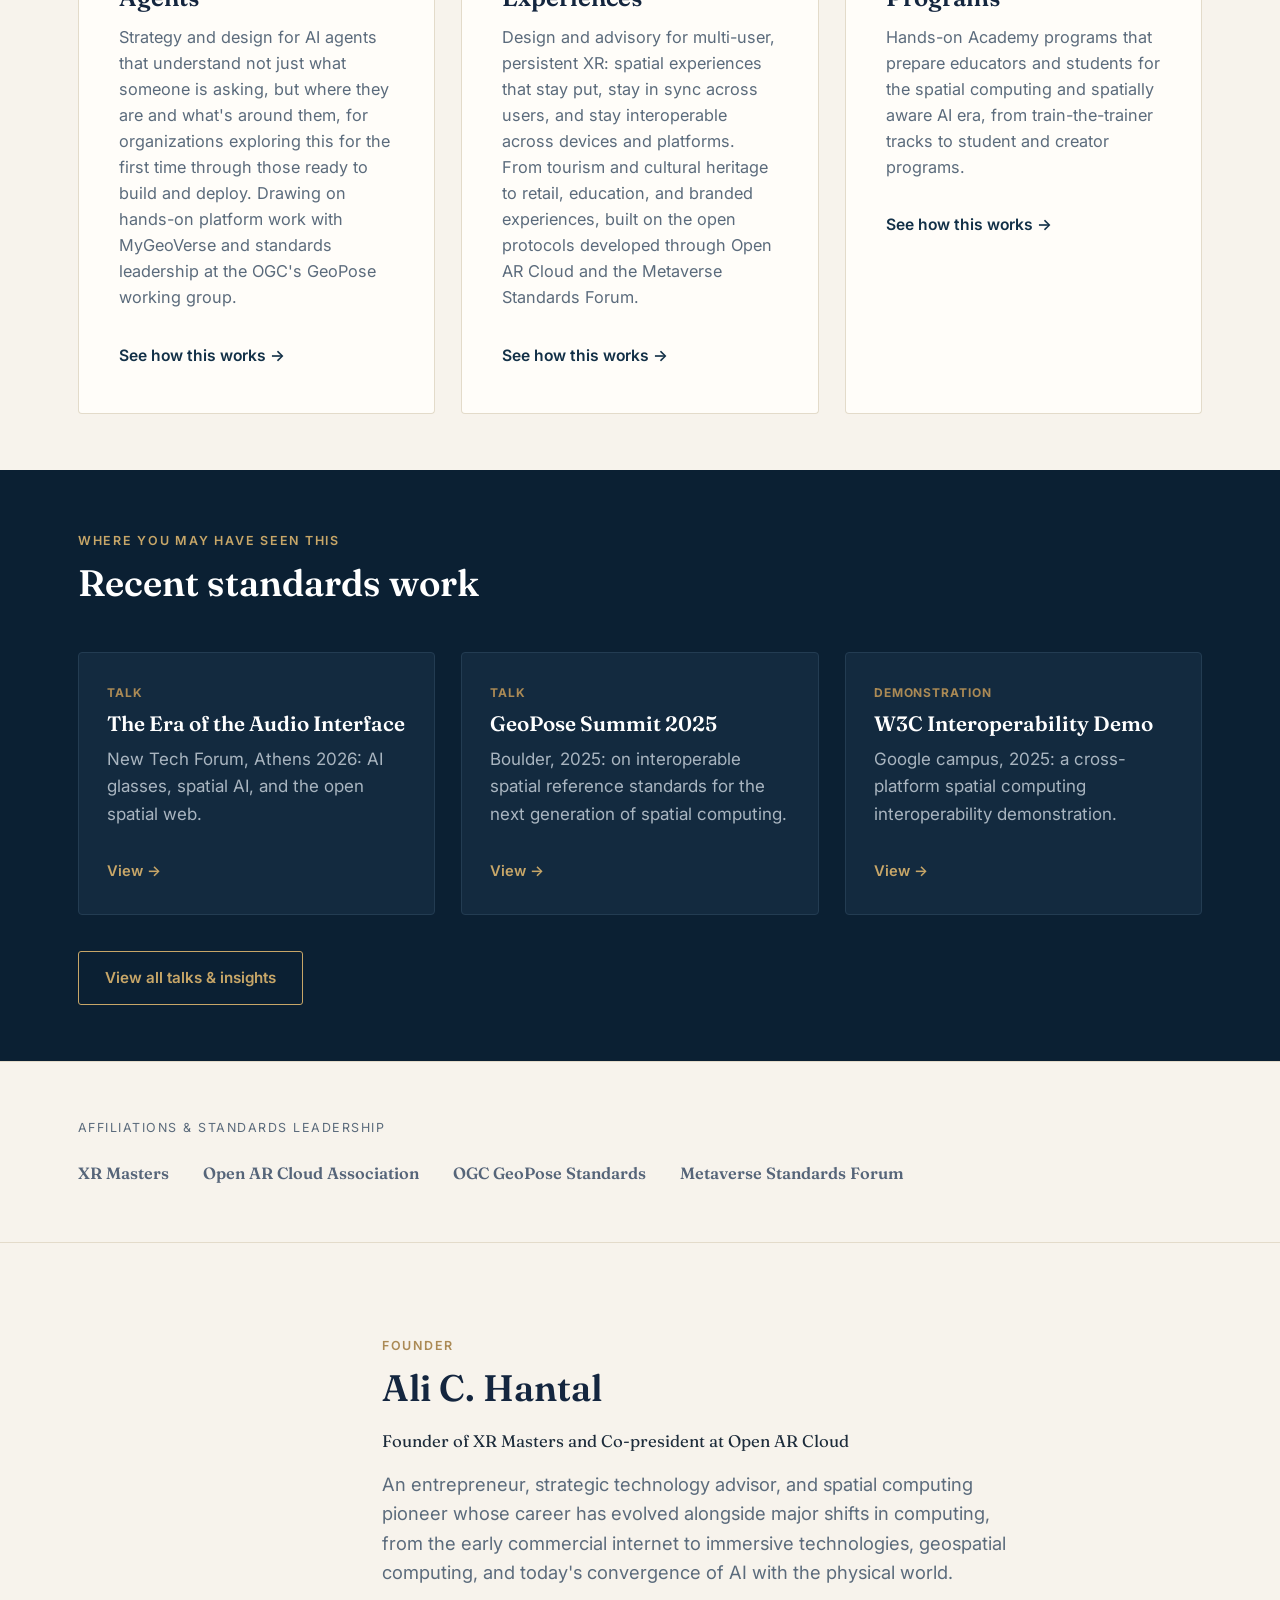
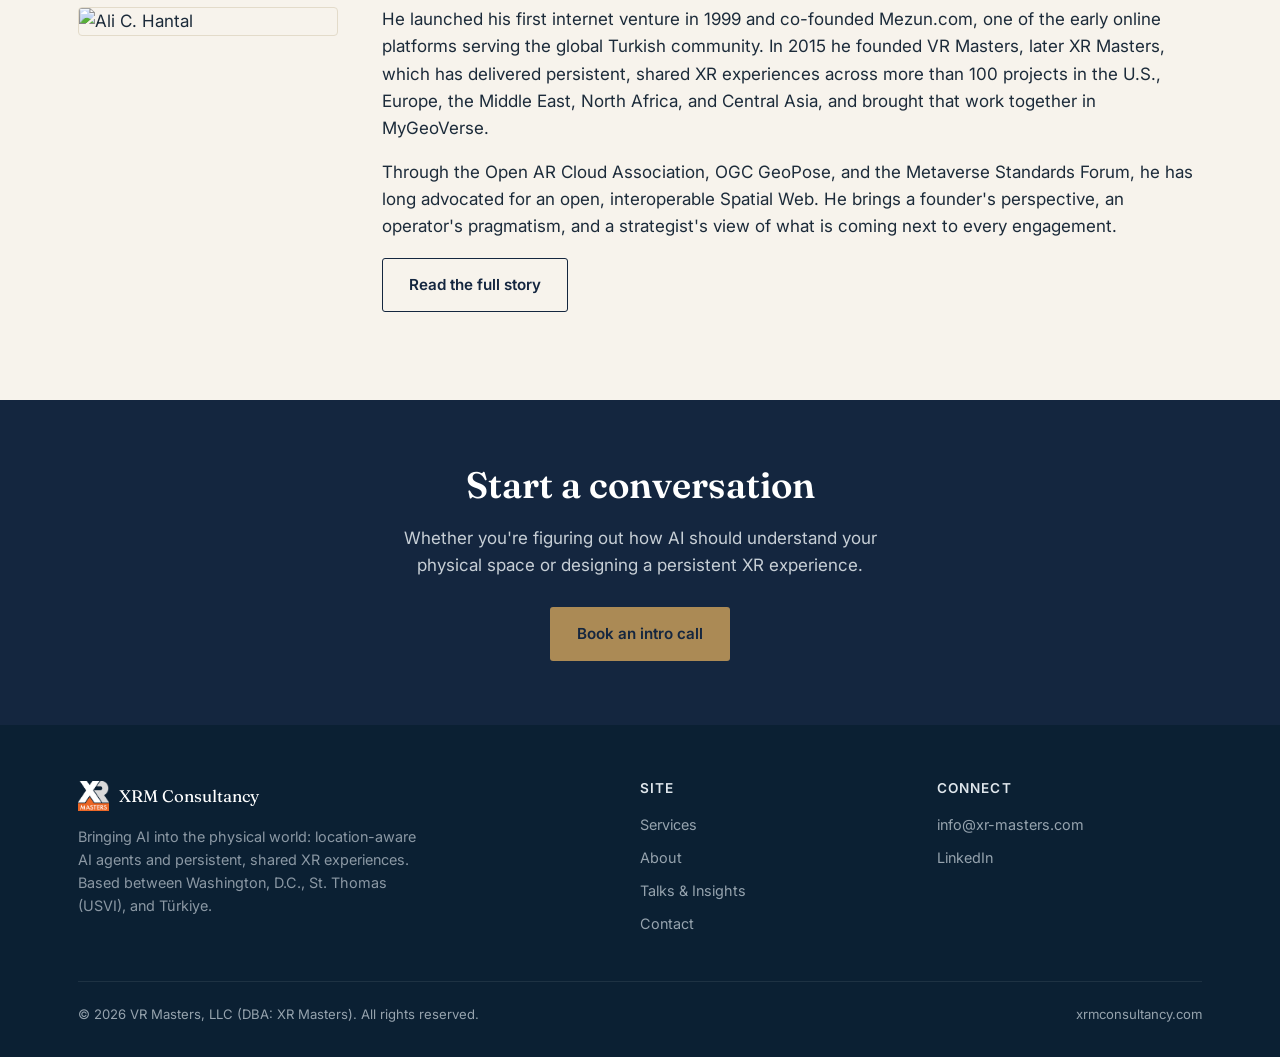
==== commit ac9dfa73: "Add "XR Masters" nav link to the main company site New nav item between Contact and the CTA, linking" ====
--- a/index.html
+++ b/index.html
@@ -40,6 +40,7 @@
       <a href="about.html">About</a>
       <a href="insights.html">Talks &amp; Insights</a>
       <a href="contact.html">Contact</a>
+      <a href="https://www.xr-masters.com" target="_blank" rel="noopener">XR Masters</a>
       <a class="cta" href="contact.html">Book an intro call</a>
     </nav>
   </div>
--- a/css/style.css
+++ b/css/style.css
@@ -132,7 +132,7 @@
   letter-spacing: 0.02em;
 }
 .brand img { height: 34px; width: auto; }
-nav.primary { display: flex; align-items: center; gap: 32px; }
+nav.primary { display: flex; align-items: center; gap: 26px; }
 nav.primary a {
   color: var(--ink-soft);
   font-size: 0.95rem;
@@ -162,7 +162,7 @@
   margin: 5px 0;
 }
 
-@media (max-width: 860px) {
+@media (max-width: 920px) {
   nav.primary {
     display: none;
     position: fixed;
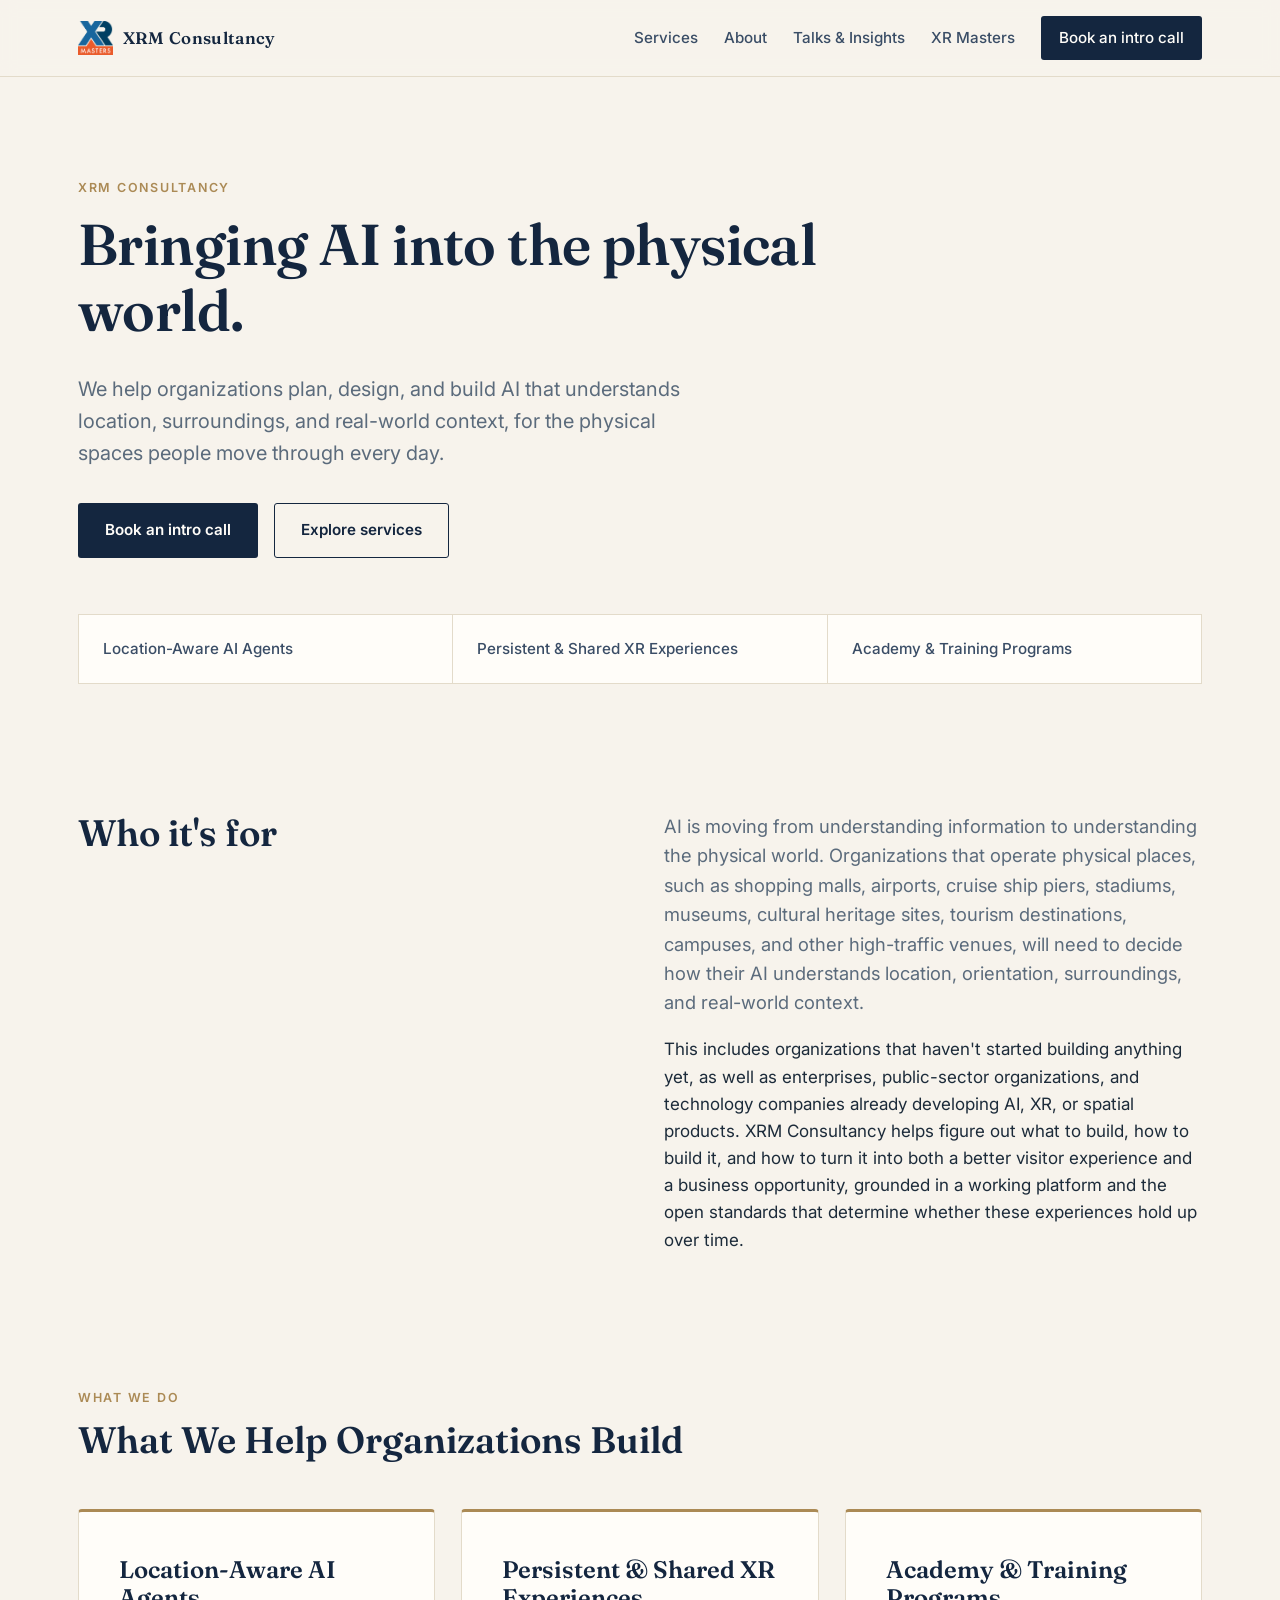
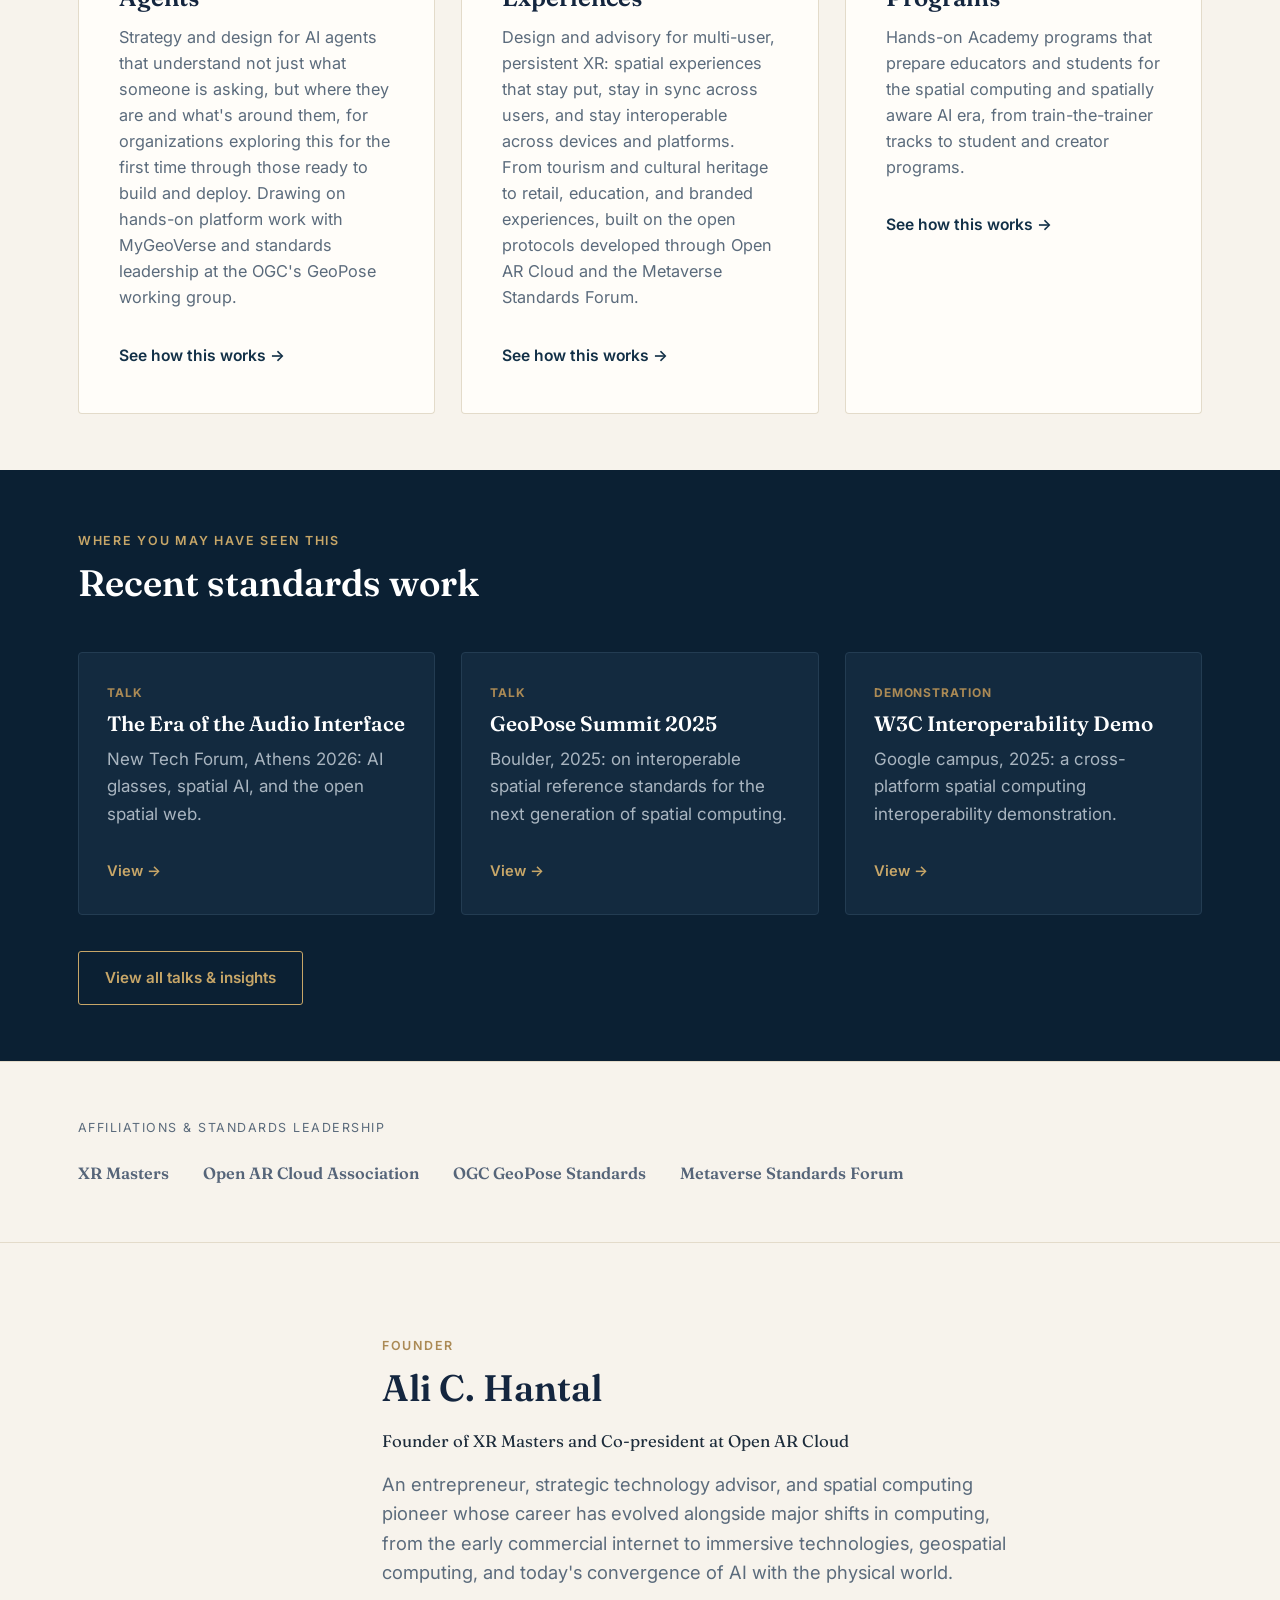
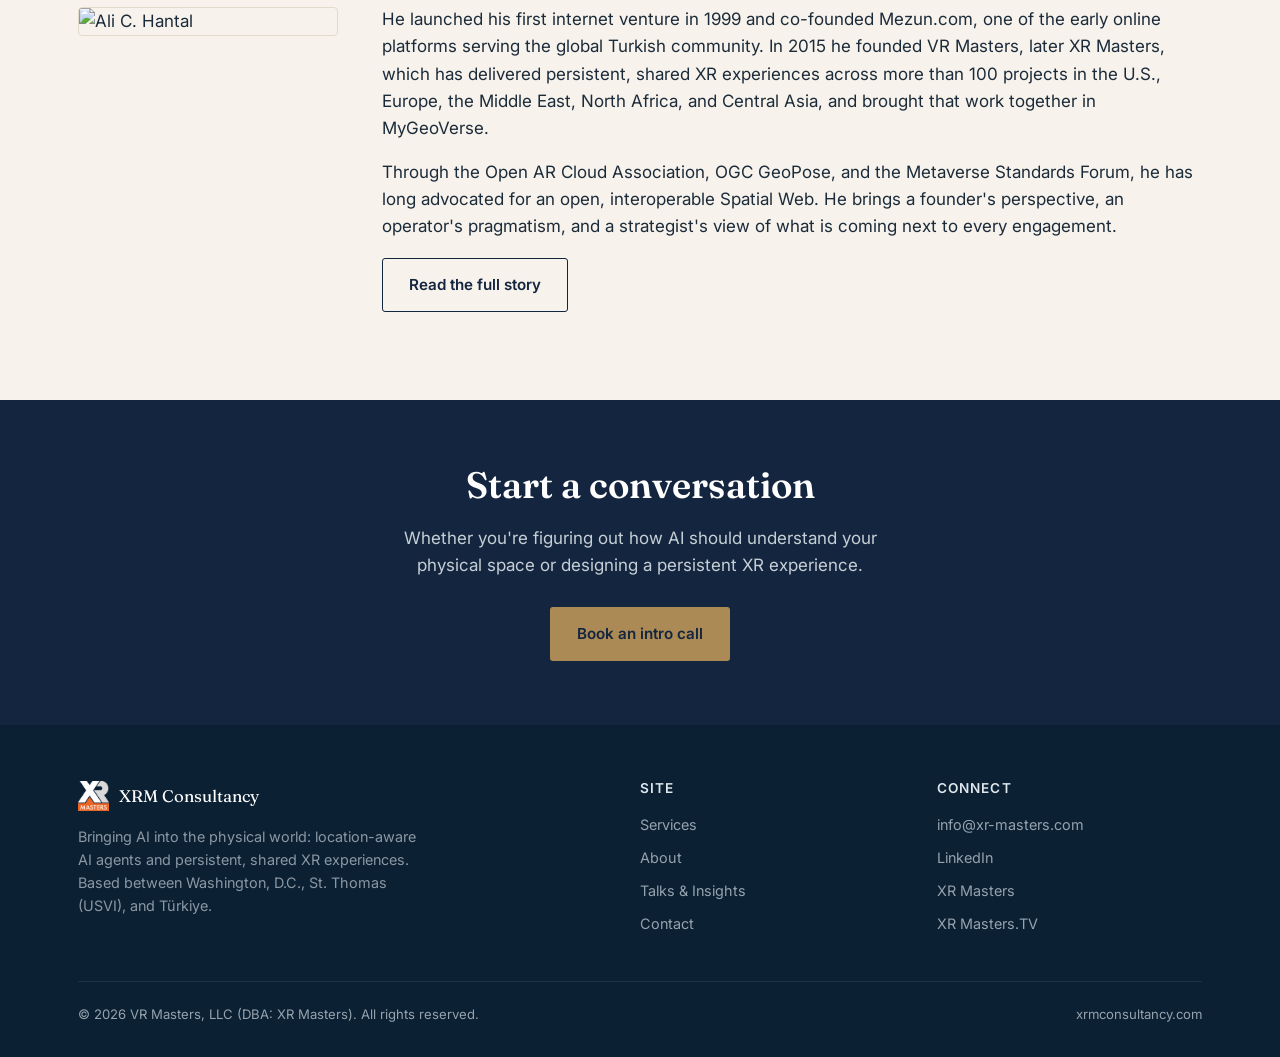
==== commit 07146c54: "Remove Contact from nav; expand footer Connect list - Drop the "Contact" link from the top nav on al" ====
--- a/index.html
+++ b/index.html
@@ -39,7 +39,6 @@
       <a href="services.html">Services</a>
       <a href="about.html">About</a>
       <a href="insights.html">Talks &amp; Insights</a>
-      <a href="contact.html">Contact</a>
       <a href="https://www.xr-masters.com" target="_blank" rel="noopener">XR Masters</a>
       <a class="cta" href="contact.html">Book an intro call</a>
     </nav>
@@ -204,7 +203,9 @@
         <h4>Connect</h4>
         <ul>
           <li><a href="mailto:info@xr-masters.com">info@xr-masters.com</a></li>
-          <li><a href="https://linkedin.com/in/ahantal" target="_blank" rel="noopener">LinkedIn</a></li>
+          <li><a href="https://www.linkedin.com/company/10359983/" target="_blank" rel="noopener">LinkedIn</a></li>
+          <li><a href="https://www.xr-masters.com" target="_blank" rel="noopener">XR Masters</a></li>
+          <li><a href="https://www.youtube.com/c/XRMasters" target="_blank" rel="noopener">XR Masters.TV</a></li>
         </ul>
       </div>
     </div>
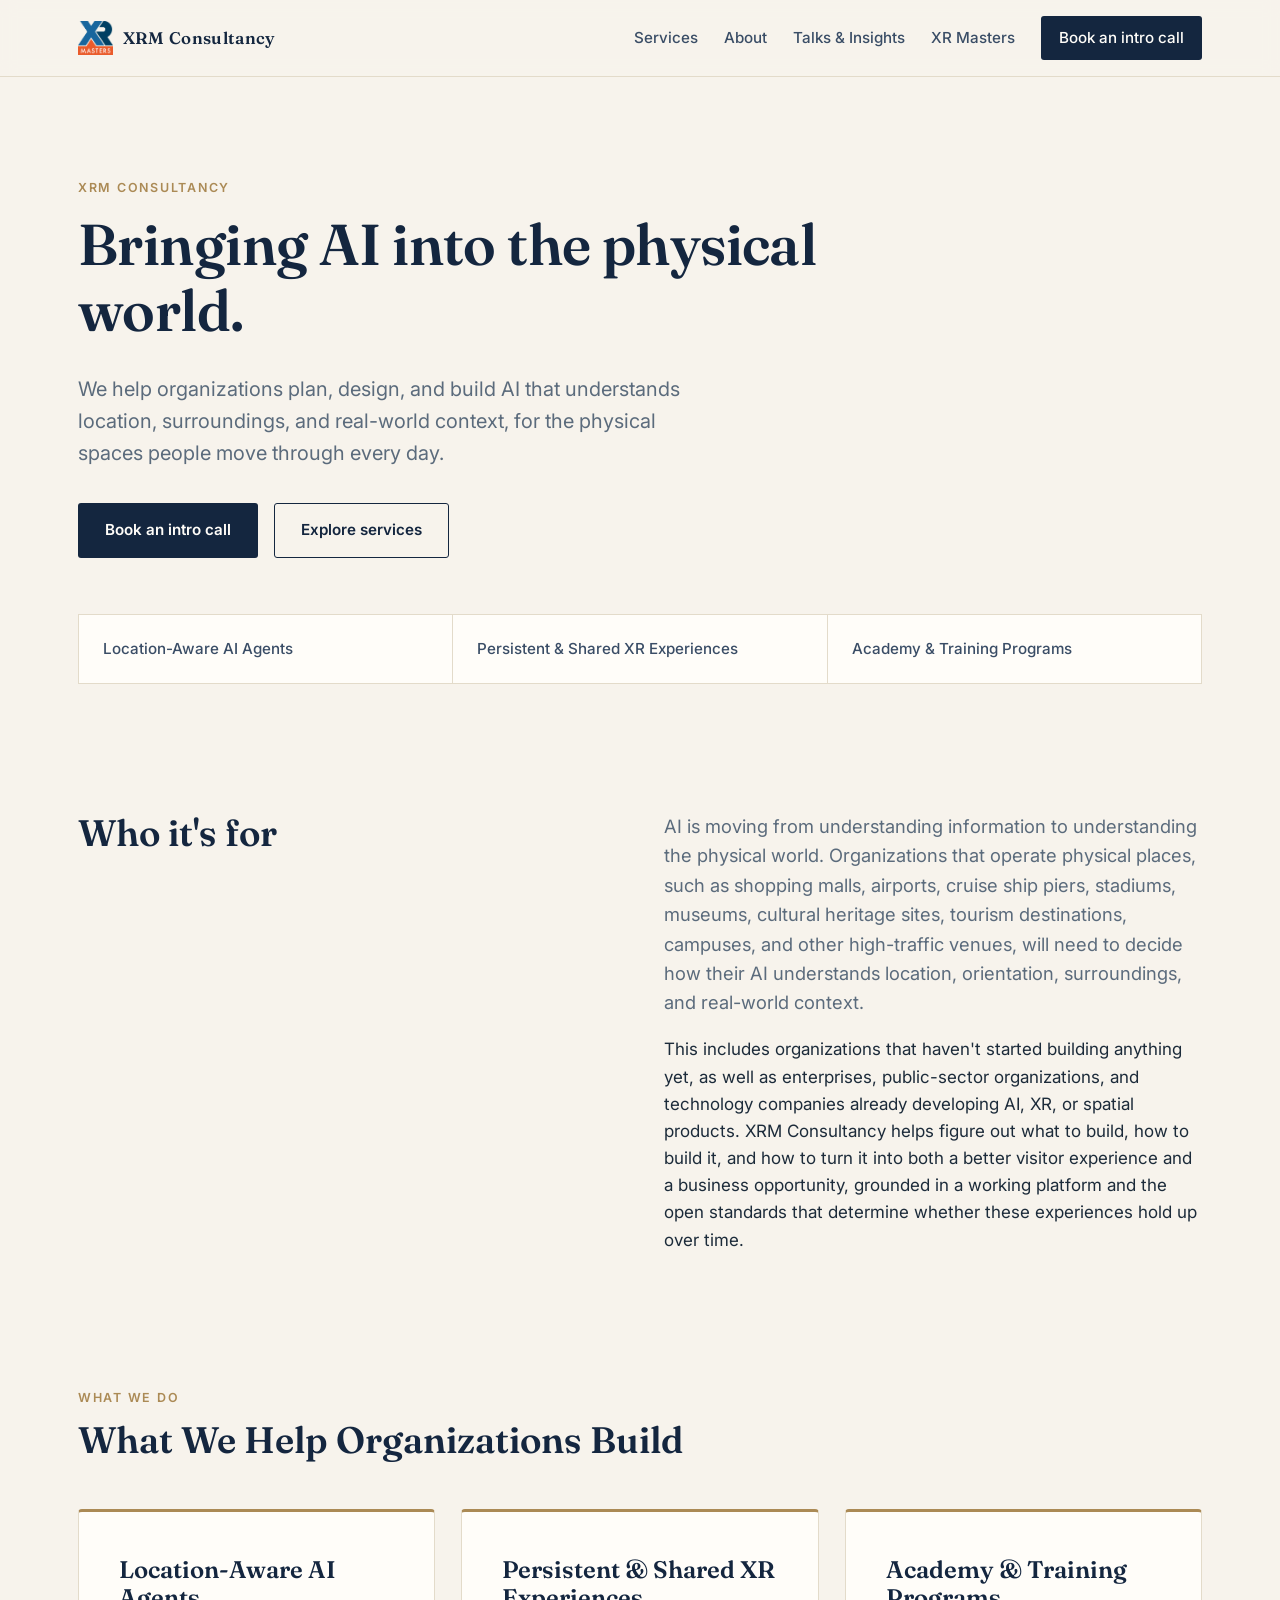
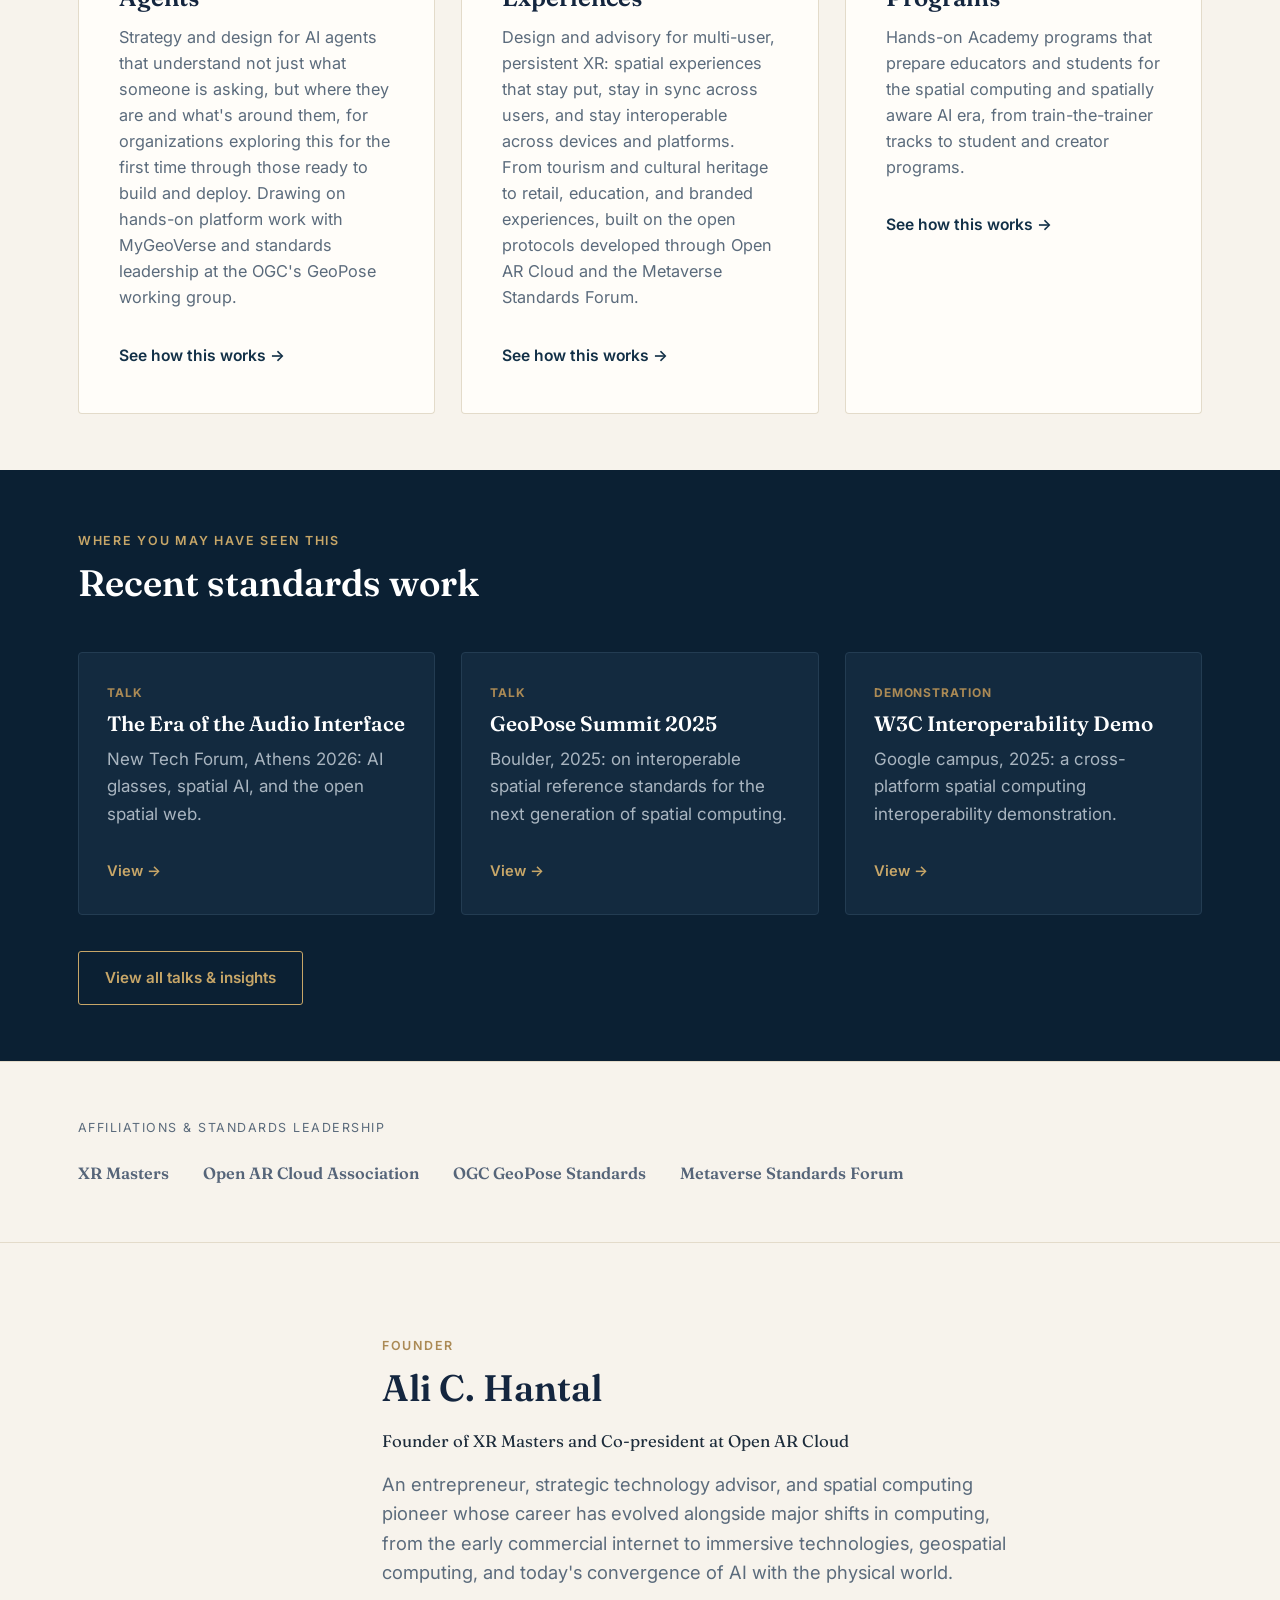
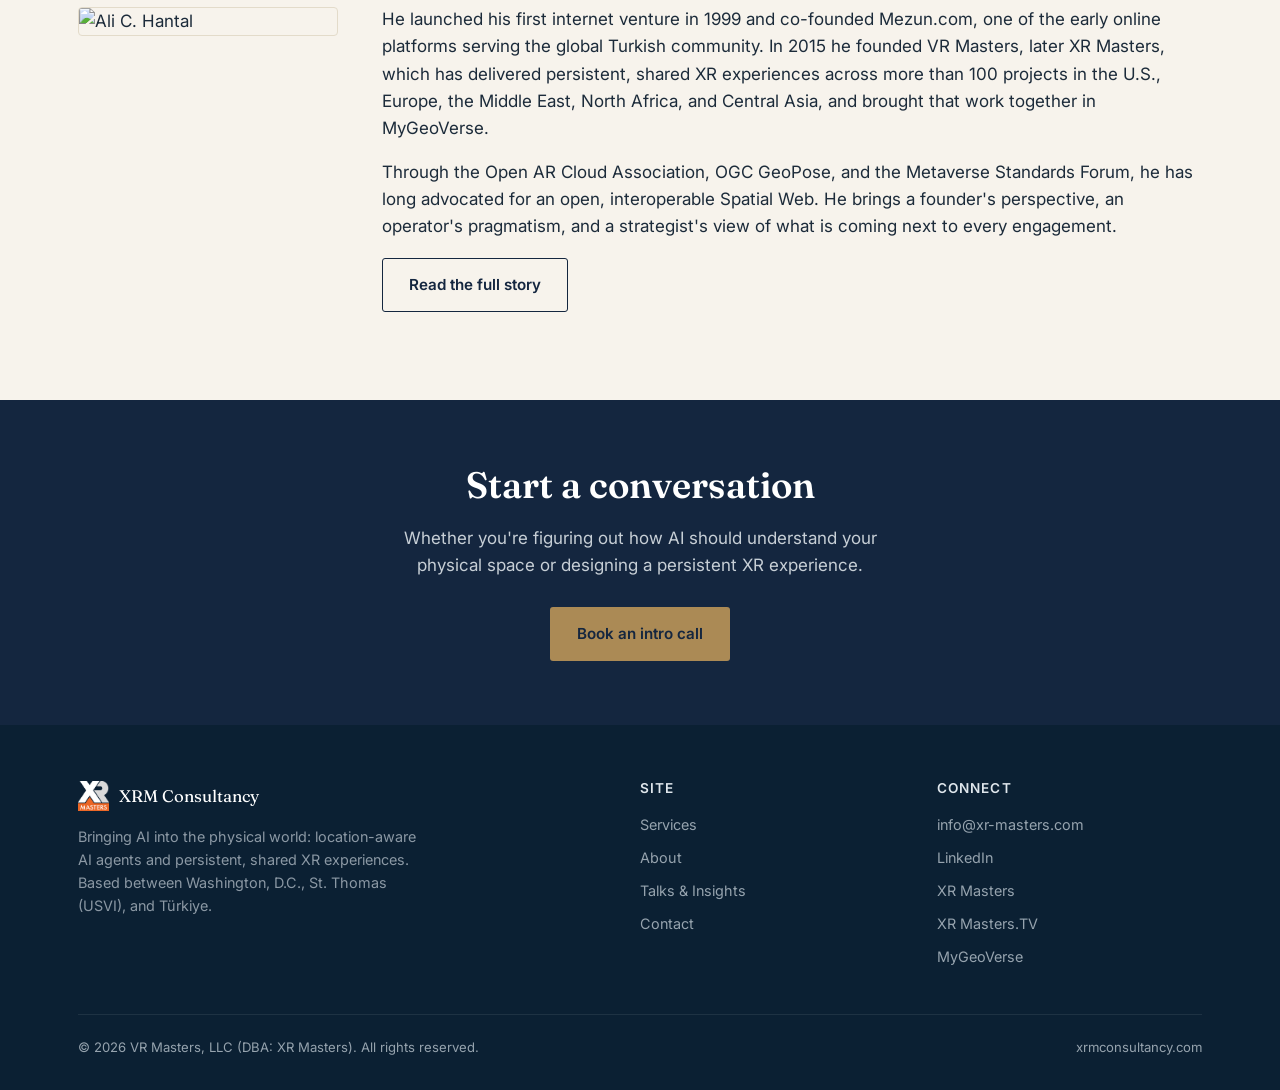
==== commit 792c153e: "Add MyGeoVerse to footer Connect list New footer link on all 5 pages: MyGeoVerse -> https://www.myge" ====
--- a/index.html
+++ b/index.html
@@ -206,6 +206,7 @@
           <li><a href="https://www.linkedin.com/company/10359983/" target="_blank" rel="noopener">LinkedIn</a></li>
           <li><a href="https://www.xr-masters.com" target="_blank" rel="noopener">XR Masters</a></li>
           <li><a href="https://www.youtube.com/c/XRMasters" target="_blank" rel="noopener">XR Masters.TV</a></li>
+          <li><a href="https://www.mygeoverse.com" target="_blank" rel="noopener">MyGeoVerse</a></li>
         </ul>
       </div>
     </div>
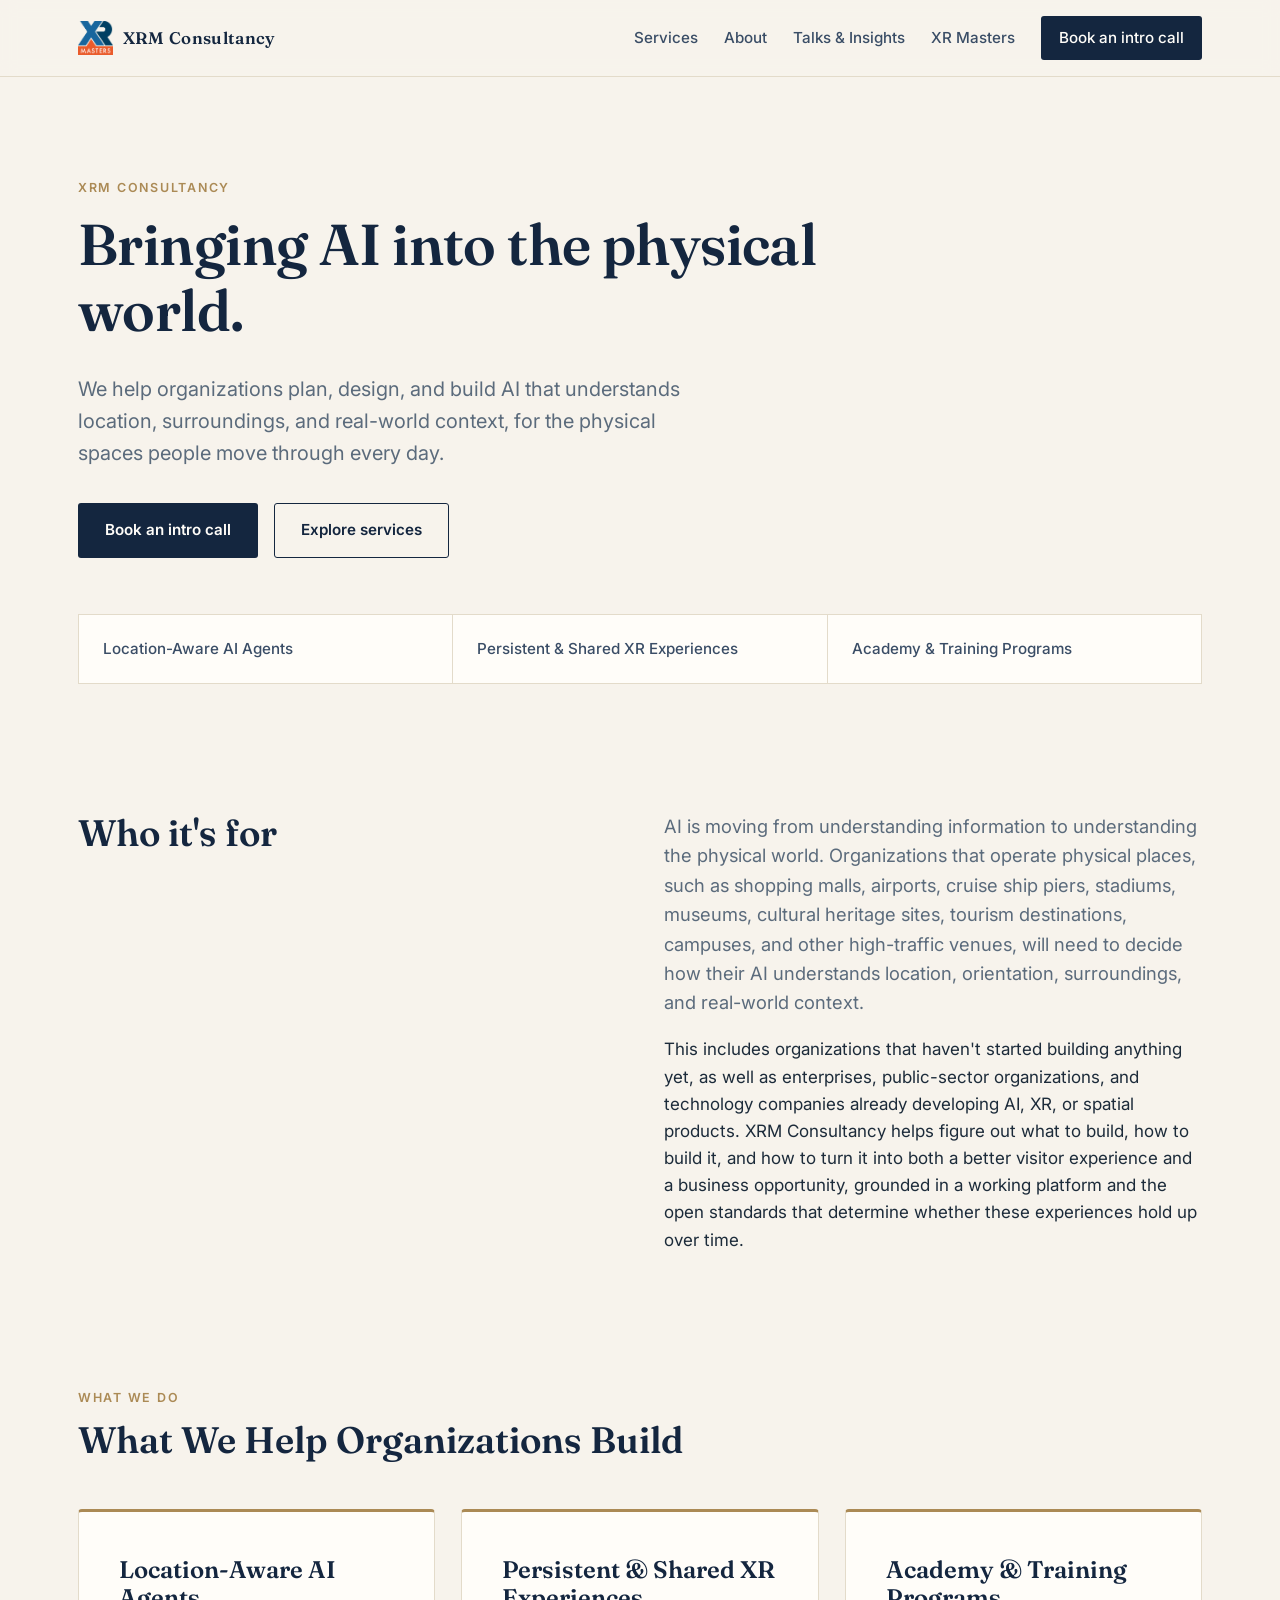
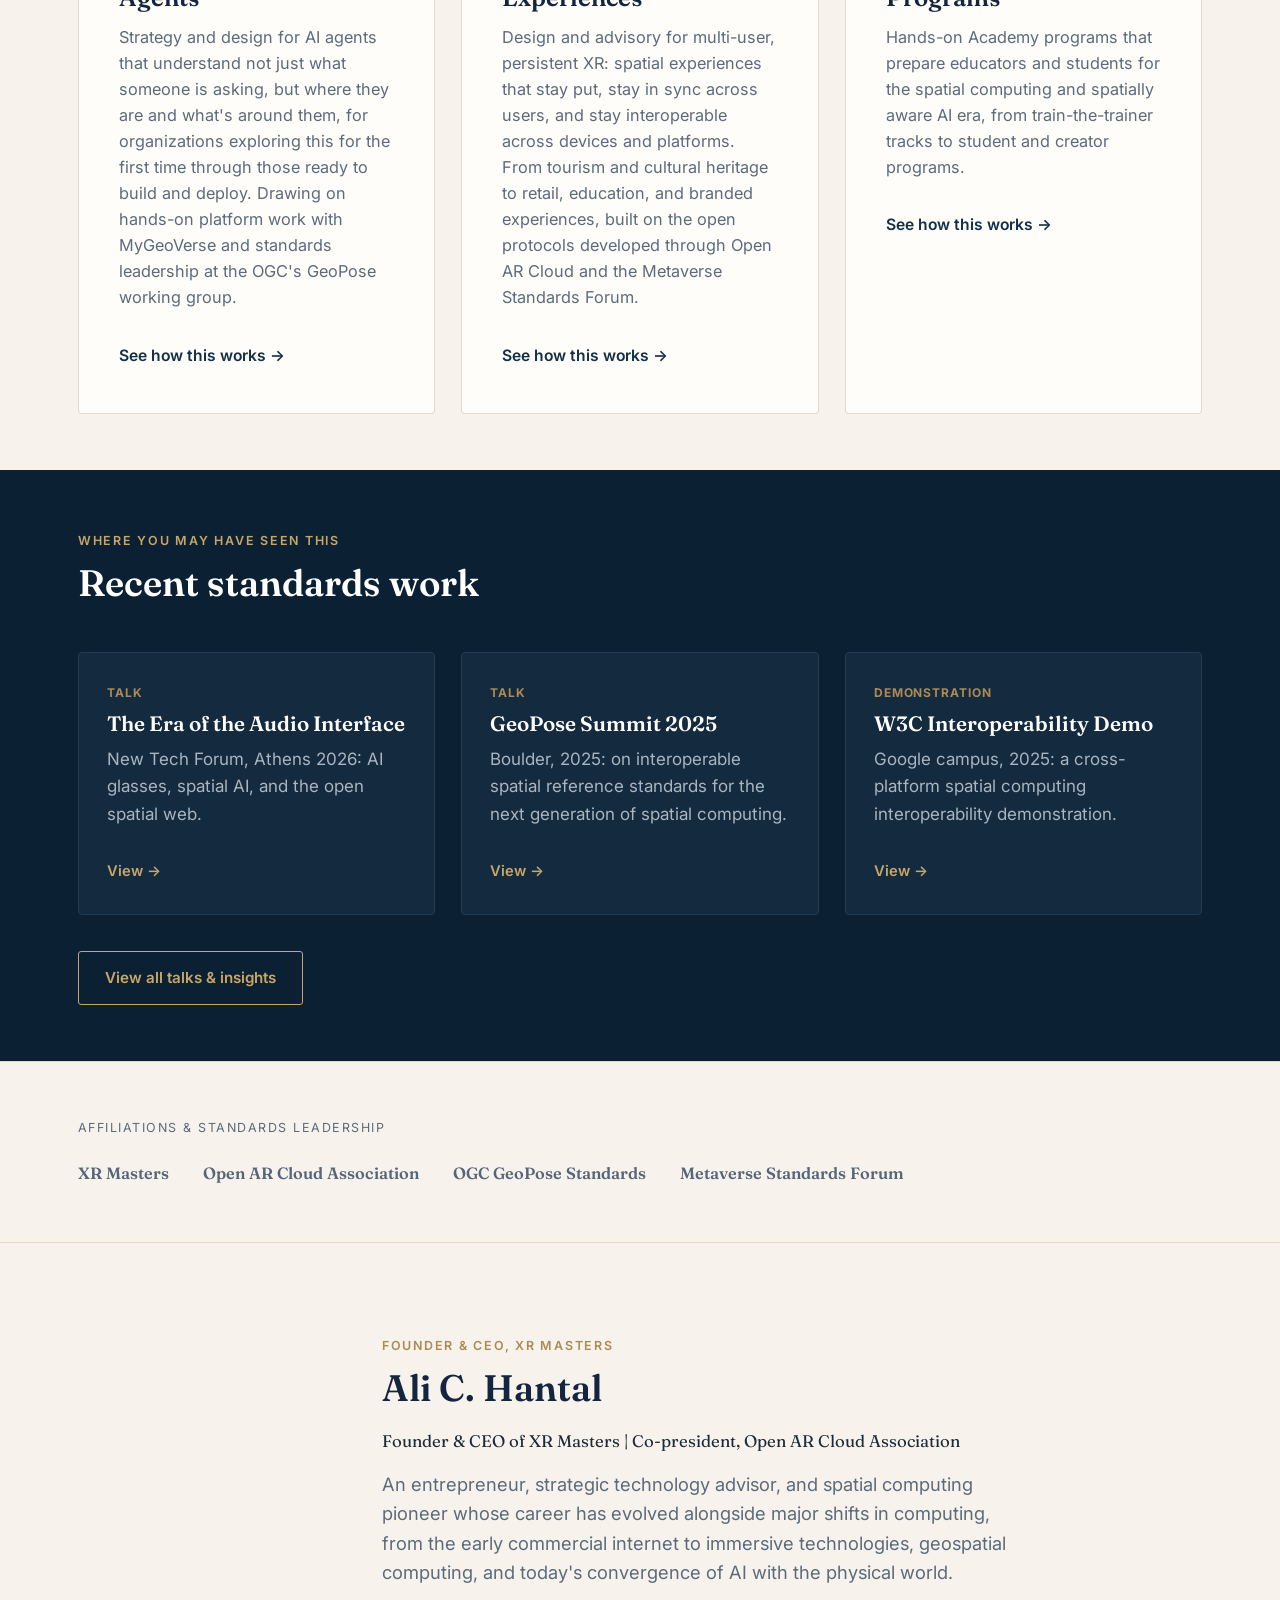
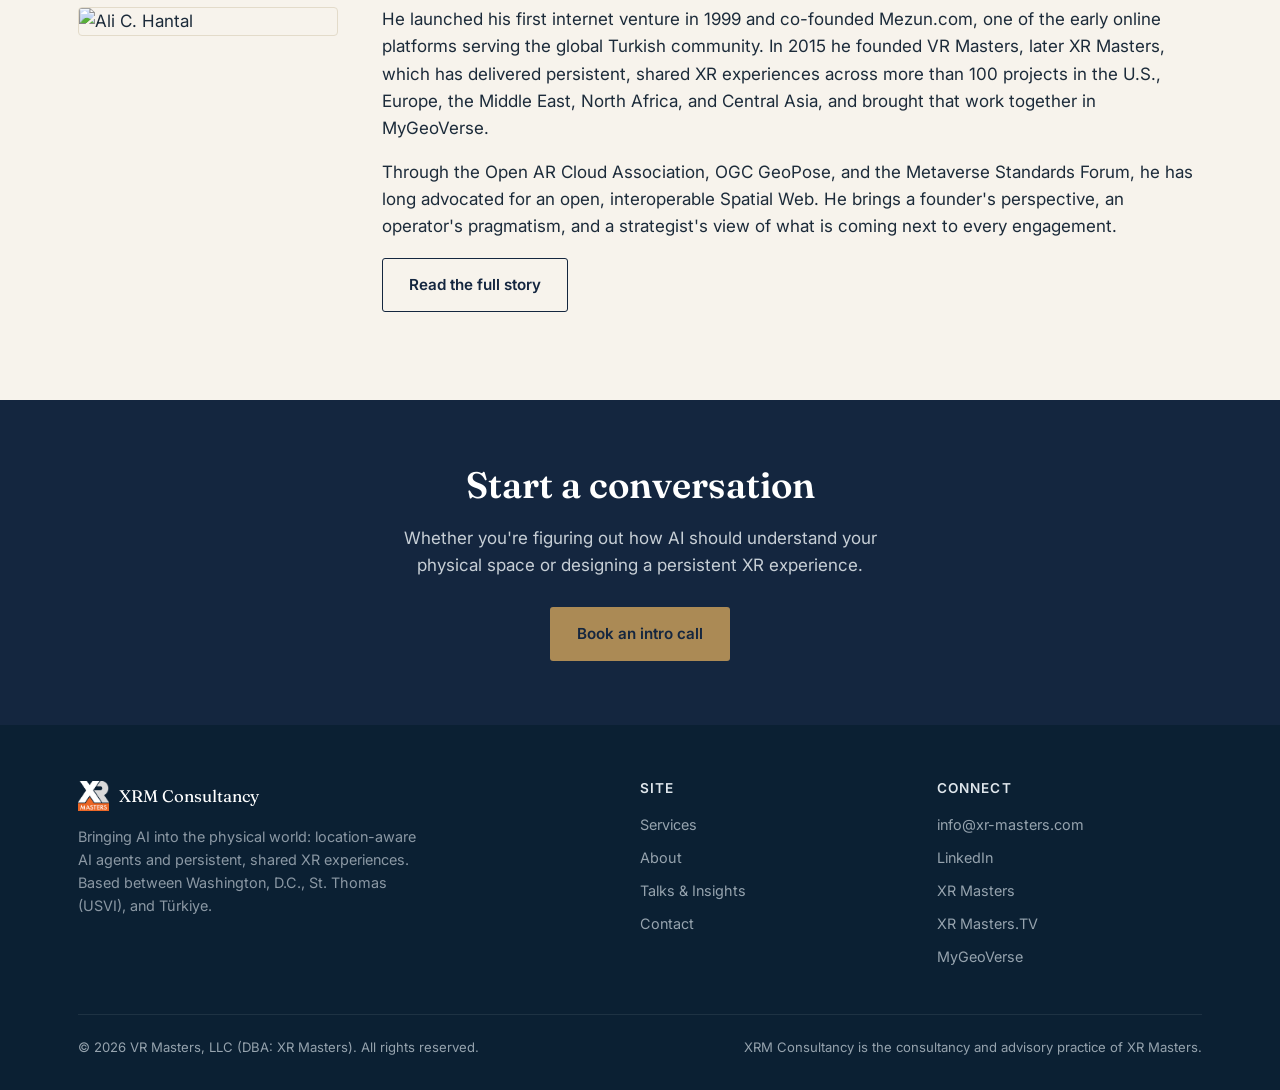
==== commit 72404344: "Reposition About page as the practice of XR Masters Shift the framing from "Ali's independent consul" ====
--- a/index.html
+++ b/index.html
@@ -157,9 +157,9 @@
       <div class="person-teaser">
         <img src="assets/ali-hantal.jpg" alt="Ali C. Hantal">
         <div>
-          <span class="eyebrow">Founder</span>
+          <span class="eyebrow">Founder &amp; CEO, XR Masters</span>
           <h2>Ali C. Hantal</h2>
-          <p class="person-role">Founder of XR Masters and Co-president at Open AR Cloud</p>
+          <p class="person-role">Founder &amp; CEO of XR Masters | Co-president, Open AR Cloud Association</p>
           <p class="lede">An entrepreneur, strategic technology advisor, and spatial computing pioneer whose career has evolved alongside major shifts in computing, from the early commercial internet to immersive technologies, geospatial computing, and today's convergence of AI with the physical world.</p>
           <p>He launched his first internet venture in 1999 and co-founded Mezun.com, one of the early online platforms serving the global Turkish community. In 2015 he founded VR Masters, later XR Masters, which has delivered persistent, shared XR experiences across more than 100 projects in the U.S., Europe, the Middle East, North Africa, and Central Asia, and brought that work together in MyGeoVerse.</p>
           <p>Through the Open AR Cloud Association, OGC GeoPose, and the Metaverse Standards Forum, he has long advocated for an open, interoperable Spatial Web. He brings a founder's perspective, an operator's pragmatism, and a strategist's view of what is coming next to every engagement.</p>
@@ -212,7 +212,7 @@
     </div>
     <div class="bottom">
       <span>© 2026 VR Masters, LLC (DBA: XR Masters). All rights reserved.</span>
-      <span>xrmconsultancy.com</span>
+      <span>XRM Consultancy is the consultancy and advisory practice of XR Masters.</span>
     </div>
   </div>
 </footer>
--- a/css/style.css
+++ b/css/style.css
@@ -528,3 +528,12 @@
   letter-spacing: 0.04em;
   color: var(--gold-bright);
 }
+.video-intro {
+  max-width: 720px;
+  margin-inline: auto;
+  padding: 48px 28px 28px;
+  text-align: center;
+}
+.video-intro .eyebrow { color: var(--gold-bright); }
+.video-intro h2 { color: #fff; margin: 0 0 0.4em; }
+.video-intro p { color: #b9c3cd; margin: 0; }
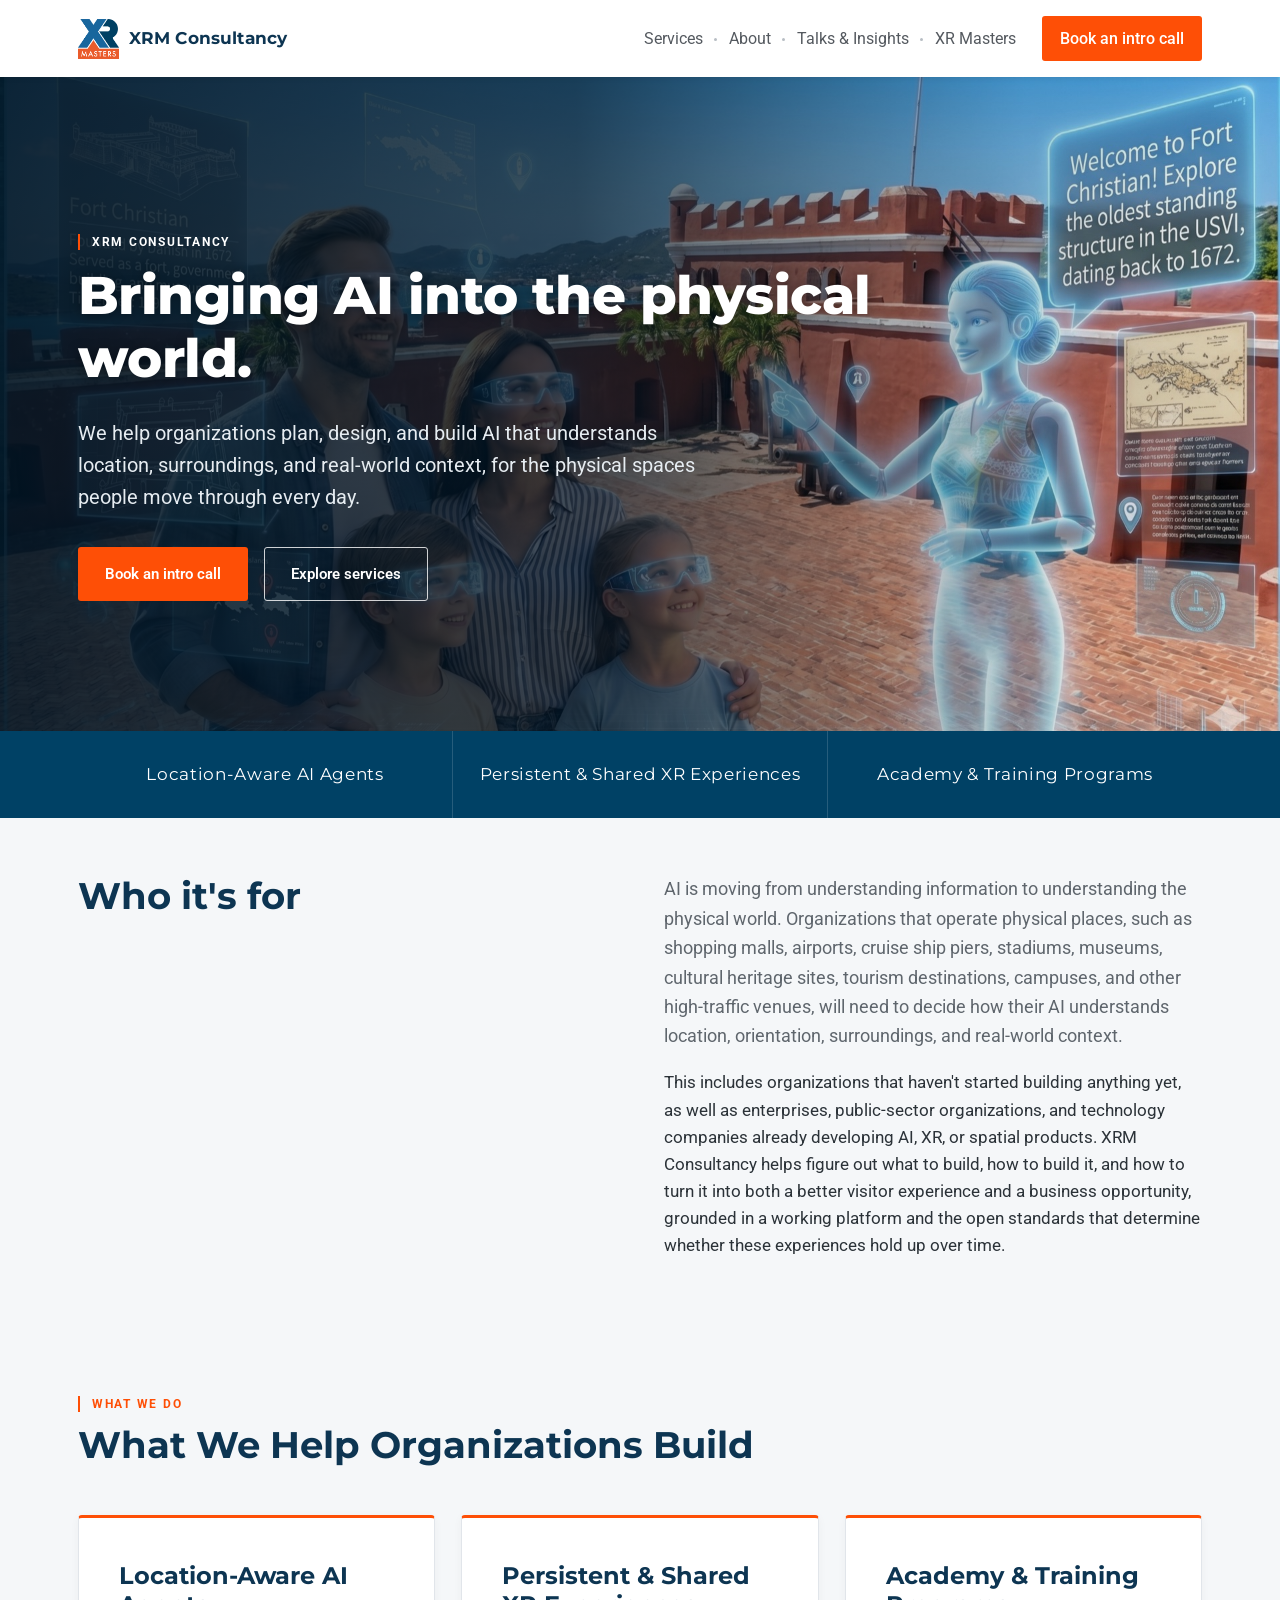
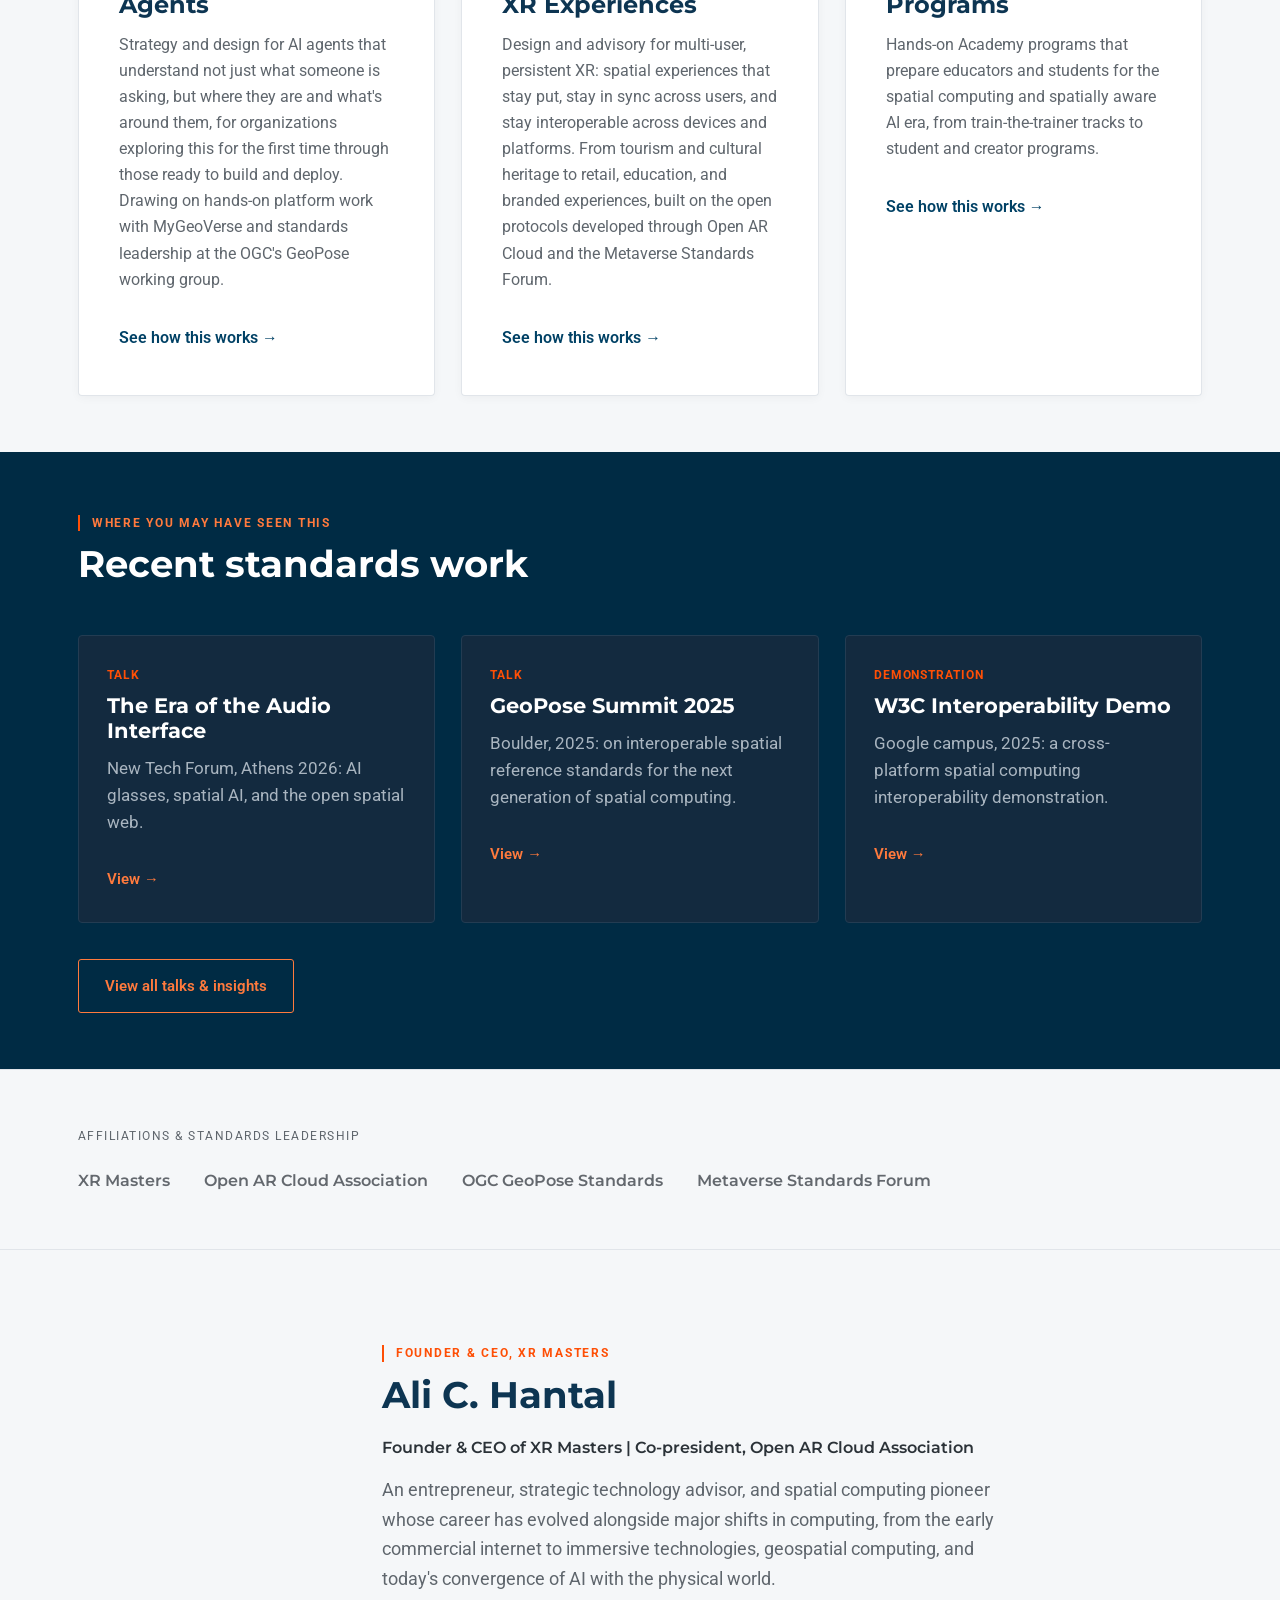
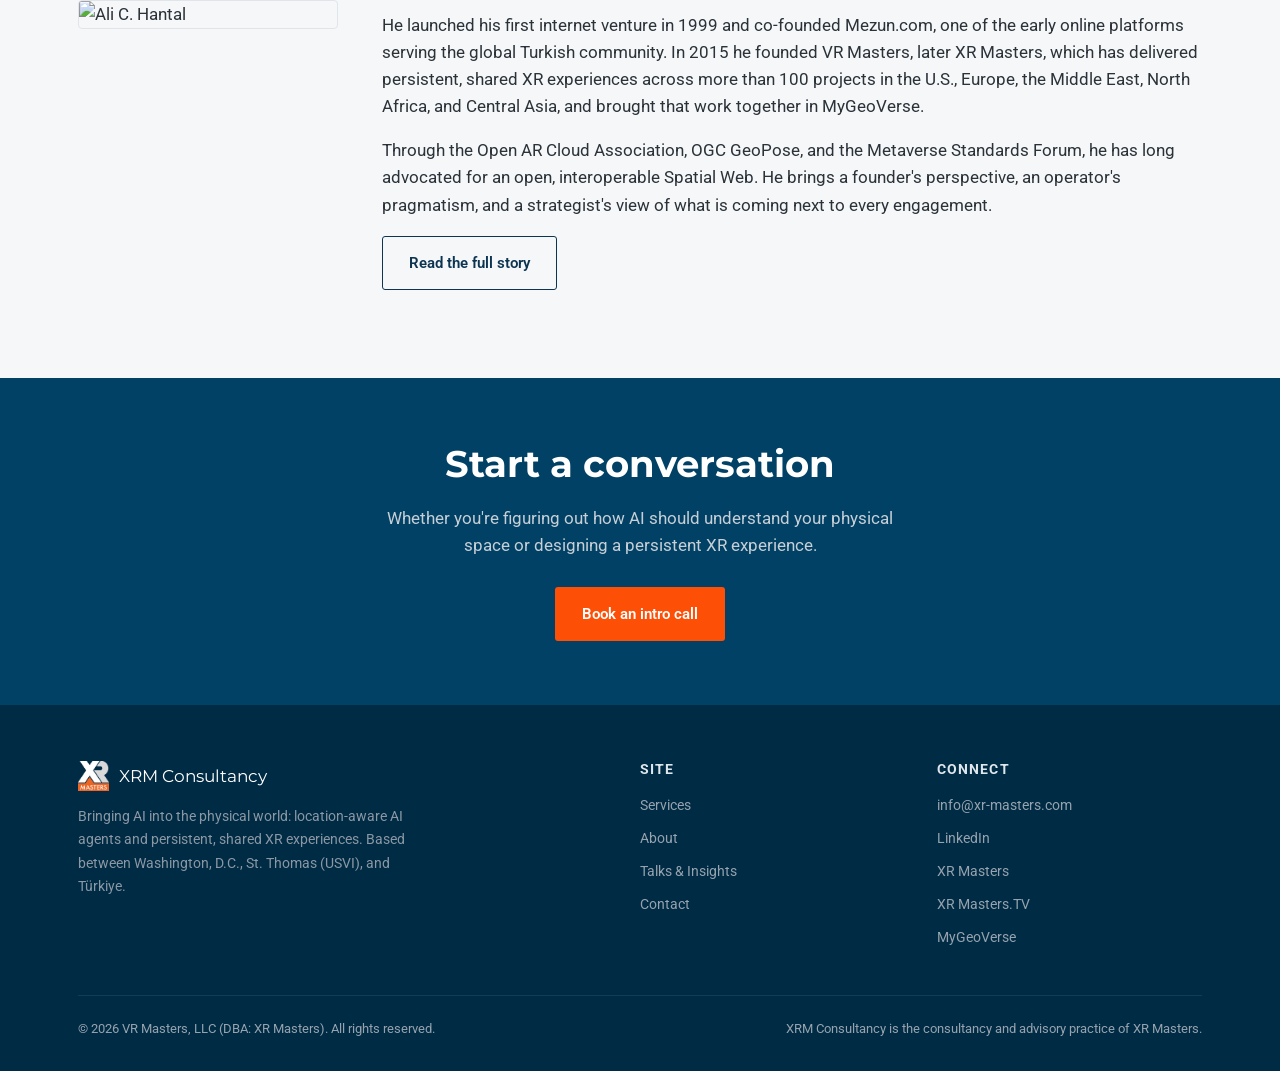
==== commit f024c536: "Re-skin to the XR Masters look and feel Montserrat/Roboto, XR Masters orange and blue, white header " ====
--- a/index.html
+++ b/index.html
@@ -11,7 +11,7 @@
 <link rel="icon" href="assets/xrm-logo.png">
 <link rel="preconnect" href="https://fonts.googleapis.com">
 <link rel="preconnect" href="https://fonts.gstatic.com" crossorigin>
-<link href="https://fonts.googleapis.com/css2?family=Fraunces:wght@500;600;700&family=Inter:wght@400;500;600;700&display=swap" rel="stylesheet">
+<link href="https://fonts.googleapis.com/css2?family=Montserrat:wght@400;600;700;800&family=Roboto:wght@400;500;700&display=swap" rel="stylesheet">
 <link rel="stylesheet" href="css/style.css">
 <script type="application/ld+json">
 {
@@ -48,7 +48,7 @@
 <main>
 
   <!-- Hero -->
-  <section class="hero">
+  <section class="hero hero-photo">
     <div class="wrap">
       <span class="eyebrow">XRM Consultancy</span>
       <h1>Bringing AI into the physical world.</h1>
@@ -57,6 +57,12 @@
         <a class="btn btn-primary" href="contact.html">Book an intro call</a>
         <a class="btn btn-ghost" href="services.html">Explore services</a>
       </div>
+    </div>
+  </section>
+
+  <!-- Focus areas band -->
+  <section class="arenas-band">
+    <div class="wrap">
       <div class="hero-arenas">
         <div>Location-Aware AI Agents</div>
         <div>Persistent &amp; Shared XR Experiences</div>
@@ -119,22 +125,22 @@
           <span class="tag">Talk</span>
           <h3 style="color:#fff;">The Era of the Audio Interface</h3>
           <p style="color:#a9b5c0;">New Tech Forum, Athens 2026: AI glasses, spatial AI, and the open spatial web.</p>
-          <a class="more" href="https://www.xr-masters.com/the-era-of-the-audio-interface-ai-glasses-spatial-ai-and-the-open-spatial-web/" target="_blank" rel="noopener" style="color:#c7a668;">View →</a>
+          <a class="more" href="https://www.xr-masters.com/the-era-of-the-audio-interface-ai-glasses-spatial-ai-and-the-open-spatial-web/" target="_blank" rel="noopener" style="color:#ff7a3d;">View →</a>
         </div>
         <div class="card" style="background:#132a3f;border-color:#233c52;">
           <span class="tag">Talk</span>
           <h3 style="color:#fff;">GeoPose Summit 2025</h3>
           <p style="color:#a9b5c0;">Boulder, 2025: on interoperable spatial reference standards for the next generation of spatial computing.</p>
-          <a class="more" href="https://www.xr-masters.com/geopose-summit-2025/" target="_blank" rel="noopener" style="color:#c7a668;">View →</a>
+          <a class="more" href="https://www.xr-masters.com/geopose-summit-2025/" target="_blank" rel="noopener" style="color:#ff7a3d;">View →</a>
         </div>
         <div class="card" style="background:#132a3f;border-color:#233c52;">
           <span class="tag">Demonstration</span>
           <h3 style="color:#fff;">W3C Interoperability Demo</h3>
           <p style="color:#a9b5c0;">Google campus, 2025: a cross-platform spatial computing interoperability demonstration.</p>
-          <a class="more" href="https://www.xr-masters.com/historical-interoperability-demo-at-google-campuses-during-w3c-immersive-web-meeting/" target="_blank" rel="noopener" style="color:#c7a668;">View →</a>
-        </div>
-      </div>
-      <a class="btn btn-ghost" href="insights.html" style="margin-top:36px;border-color:#c7a668;color:#c7a668;">View all talks &amp; insights</a>
+          <a class="more" href="https://www.xr-masters.com/historical-interoperability-demo-at-google-campuses-during-w3c-immersive-web-meeting/" target="_blank" rel="noopener" style="color:#ff7a3d;">View →</a>
+        </div>
+      </div>
+      <a class="btn btn-ghost" href="insights.html" style="margin-top:36px;border-color:#ff7a3d;color:#ff7a3d;">View all talks &amp; insights</a>
     </div>
   </section>
 
--- a/css/style.css
+++ b/css/style.css
@@ -3,21 +3,22 @@
    ============================================================ */
 
 :root {
-  --ink: #14263f;         /* deep navy, from wordmark */
-  --ink-soft: #3a4d66;
-  --teal: #123047;        /* anchor dark teal/navy */
-  --teal-deep: #0b2033;
-  --gold: #ab8a55;        /* metallic accent, from icosahedron edges */
-  --gold-bright: #c7a668;
-  --paper: #f7f3ec;       /* warm off-white ground */
-  --paper-raised: #fffdf9;
-  --line: #e3dbca;
-  --text: #1c2b3a;
-  --text-muted: #5b6b7c;
+  /* XR Masters palette (re-skin 2026-09-27; token names kept from the original design) */
+  --ink: #0d3552;         /* headings, dark navy */
+  --ink-soft: #54595f;    /* XR Masters grey */
+  --teal: #004165;        /* XR Masters blue */
+  --teal-deep: #002b44;   /* dark bands, footer */
+  --gold: #fe4f06;        /* XR Masters orange (accent) */
+  --gold-bright: #ff7a3d; /* orange on dark backgrounds */
+  --paper: #f5f7f9;       /* light grey ground */
+  --paper-raised: #ffffff;
+  --line: #e1e5ea;
+  --text: #2b3238;
+  --text-muted: #5f666d;
   --max: 1180px;
 
-  --font-head: "Fraunces", "Iowan Old Style", Georgia, serif;
-  --font-body: "Inter", -apple-system, BlinkMacSystemFont, "Segoe UI", sans-serif;
+  --font-head: "Montserrat", "Helvetica Neue", Arial, sans-serif;
+  --font-body: "Roboto", -apple-system, BlinkMacSystemFont, "Segoe UI", sans-serif;
 }
 
 * { box-sizing: border-box; }
@@ -41,12 +42,12 @@
 h1, h2, h3, h4 {
   font-family: var(--font-head);
   color: var(--ink);
-  line-height: 1.15;
+  line-height: 1.2;
   margin: 0 0 0.5em;
-  font-weight: 600;
-}
-
-h1 { font-size: clamp(2.4rem, 5vw, 3.6rem); letter-spacing: -0.01em; }
+  font-weight: 700;
+}
+
+h1 { font-size: clamp(2.2rem, 4.6vw, 3.3rem); font-weight: 800; letter-spacing: -0.01em; }
 h2 { font-size: clamp(1.7rem, 3vw, 2.3rem); }
 h3 { font-size: 1.3rem; }
 
@@ -59,8 +60,11 @@
   letter-spacing: 0.14em;
   text-transform: uppercase;
   color: var(--gold);
-  font-weight: 600;
+  font-weight: 700;
   margin-bottom: 0.9em;
+  padding-left: 12px;
+  border-left: 2px solid var(--gold);
+  line-height: 1.3;
 }
 
 .lede {
@@ -93,10 +97,10 @@
   transition: all 0.18s ease;
 }
 .btn-primary {
-  background: var(--ink);
-  color: var(--paper-raised);
-}
-.btn-primary:hover { background: var(--gold); color: var(--ink); }
+  background: var(--gold);
+  color: #fff;
+}
+.btn-primary:hover { background: var(--teal); color: #fff; }
 .btn-ghost {
   background: transparent;
   color: var(--ink);
@@ -109,9 +113,9 @@
   position: sticky;
   top: 0;
   z-index: 40;
-  background: rgba(247, 243, 236, 0.92);
+  background: rgba(255, 255, 255, 0.97);
   backdrop-filter: blur(8px);
-  border-bottom: 1px solid var(--line);
+  box-shadow: 0 1px 6px rgba(0, 0, 0, 0.08);
 }
 .nav-row {
   display: flex;
@@ -126,26 +130,43 @@
   align-items: center;
   gap: 10px;
   font-family: var(--font-head);
-  font-weight: 600;
+  font-weight: 700;
   font-size: 1.05rem;
   color: var(--ink);
-  letter-spacing: 0.02em;
-}
-.brand img { height: 34px; width: auto; }
+  letter-spacing: 0.01em;
+}
+.brand img { height: 40px; width: auto; }
 nav.primary { display: flex; align-items: center; gap: 26px; }
 nav.primary a {
   color: var(--ink-soft);
-  font-size: 0.95rem;
-  font-weight: 500;
-}
-nav.primary a.current { color: var(--ink); font-weight: 600; }
+  font-size: 0.98rem;
+  font-weight: 400;
+  position: relative;
+}
+nav.primary a:hover { color: var(--gold); }
+nav.primary a.current { color: var(--gold); }
 nav.primary a.cta {
-  color: var(--paper-raised);
-  background: var(--ink);
+  color: #fff;
+  background: var(--gold);
   padding: 10px 18px;
   border-radius: 3px;
-}
-nav.primary a.cta:hover { background: var(--gold); color: var(--ink); }
+  font-weight: 500;
+}
+nav.primary a.cta:hover { background: var(--teal); color: #fff; }
+@media (min-width: 921px) {
+  /* small dot separators between menu items, as on xr-masters.com */
+  nav.primary a:not(.cta):not(:first-child)::before {
+    content: "";
+    position: absolute;
+    left: -15px;
+    top: 50%;
+    width: 3px;
+    height: 3px;
+    margin-top: -1px;
+    border-radius: 50%;
+    background: #b8bec4;
+  }
+}
 
 .nav-toggle {
   display: none;
@@ -211,6 +232,48 @@
   .hero-arenas { grid-template-columns: 1fr; }
 }
 
+/* Home: full-width photo hero (assets/hero.jpg, from Images/Location aware AI Ft Christine STT.png) */
+.hero-photo {
+  position: relative;
+  padding: 150px 0 130px;
+  background: #1d2023 url("../assets/hero.jpg") center / cover no-repeat;
+  color: #fff;
+}
+.hero-photo::before {
+  content: "";
+  position: absolute;
+  inset: 0;
+  background: linear-gradient(90deg, rgba(0, 20, 35, 0.9) 0%, rgba(0, 20, 35, 0.72) 45%, rgba(0, 20, 35, 0.15) 80%, rgba(0, 20, 35, 0.05) 100%);
+}
+.hero-photo .wrap { position: relative; }
+.hero-photo h1 { color: #fff; text-shadow: 0 2px 12px rgba(0, 0, 0, 0.35); }
+.hero-photo .eyebrow { color: #fff; border-left-color: var(--gold); }
+.hero-photo .lede { color: #e6ecf1; }
+.hero-photo .btn-ghost { color: #fff; border-color: rgba(255, 255, 255, 0.8); }
+.hero-photo .btn-ghost:hover { color: #fff; border-color: var(--gold); background: var(--gold); }
+@media (max-width: 700px) {
+  .hero-photo { padding: 96px 0 80px; background-position: 78% center; }
+  .hero-photo::before { background: rgba(0, 20, 35, 0.68); }
+}
+
+/* Blue band under the photo hero, carrying the three focus areas */
+.arenas-band { background: var(--teal); padding: 0; }
+.arenas-band .hero-arenas {
+  margin-top: 0;
+  background: rgba(255, 255, 255, 0.15);
+  border: none;
+}
+.arenas-band .hero-arenas div {
+  background: var(--teal);
+  color: #fff;
+  text-align: center;
+  font-family: var(--font-head);
+  font-weight: 400;
+  font-size: 1.05rem;
+  letter-spacing: 0.04em;
+  padding: 30px 20px;
+}
+
 /* ---------- sections on dark ---------- */
 .band-dark {
   background: var(--teal-deep);
@@ -239,6 +302,7 @@
 .boxes-lg .card {
   padding: 44px 40px;
   border-top: 3px solid var(--gold);
+  box-shadow: 0 2px 10px rgba(0, 0, 0, 0.04);
 }
 .boxes-lg .card h3 { font-size: 1.5rem; }
 .boxes-lg .card p { color: var(--text-muted); font-size: 1.02rem; }
@@ -279,8 +343,8 @@
   font-family: var(--font-head);
   font-weight: 600;
   color: var(--ink-soft);
-  font-size: 1.02rem;
-  opacity: 0.85;
+  font-size: 0.98rem;
+  opacity: 0.9;
 }
 
 /* ---------- signature band ---------- */
@@ -294,7 +358,7 @@
   content: "";
   position: absolute;
   inset: 0;
-  background: radial-gradient(circle at 85% 20%, rgba(171,138,85,0.16), transparent 55%);
+  background: radial-gradient(circle at 85% 20%, rgba(254,79,6,0.14), transparent 55%);
   pointer-events: none;
 }
 .signature .inner { position: relative; }
@@ -447,15 +511,15 @@
 
 /* ---------- CTA band ---------- */
 .cta-band {
-  background: var(--ink);
+  background: var(--teal);
   color: #fff;
   padding: 64px 0;
   text-align: center;
 }
 .cta-band h2 { color: #fff; }
 .cta-band p { color: #c7cfd6; max-width: 520px; margin: 0 auto 28px; }
-.cta-band .btn-primary { background: var(--gold); color: var(--ink); }
-.cta-band .btn-primary:hover { background: #fff; }
+.cta-band .btn-primary { background: var(--gold); color: #fff; }
+.cta-band .btn-primary:hover { background: #fff; color: var(--gold); }
 
 /* ---------- footer ---------- */
 footer.site {
@@ -499,7 +563,8 @@
 
 .person-role {
   font-family: var(--font-head);
-  font-size: 1.05rem;
+  font-weight: 600;
+  font-size: 1rem;
   color: var(--text);
   margin: 0 0 0.9em;
 }
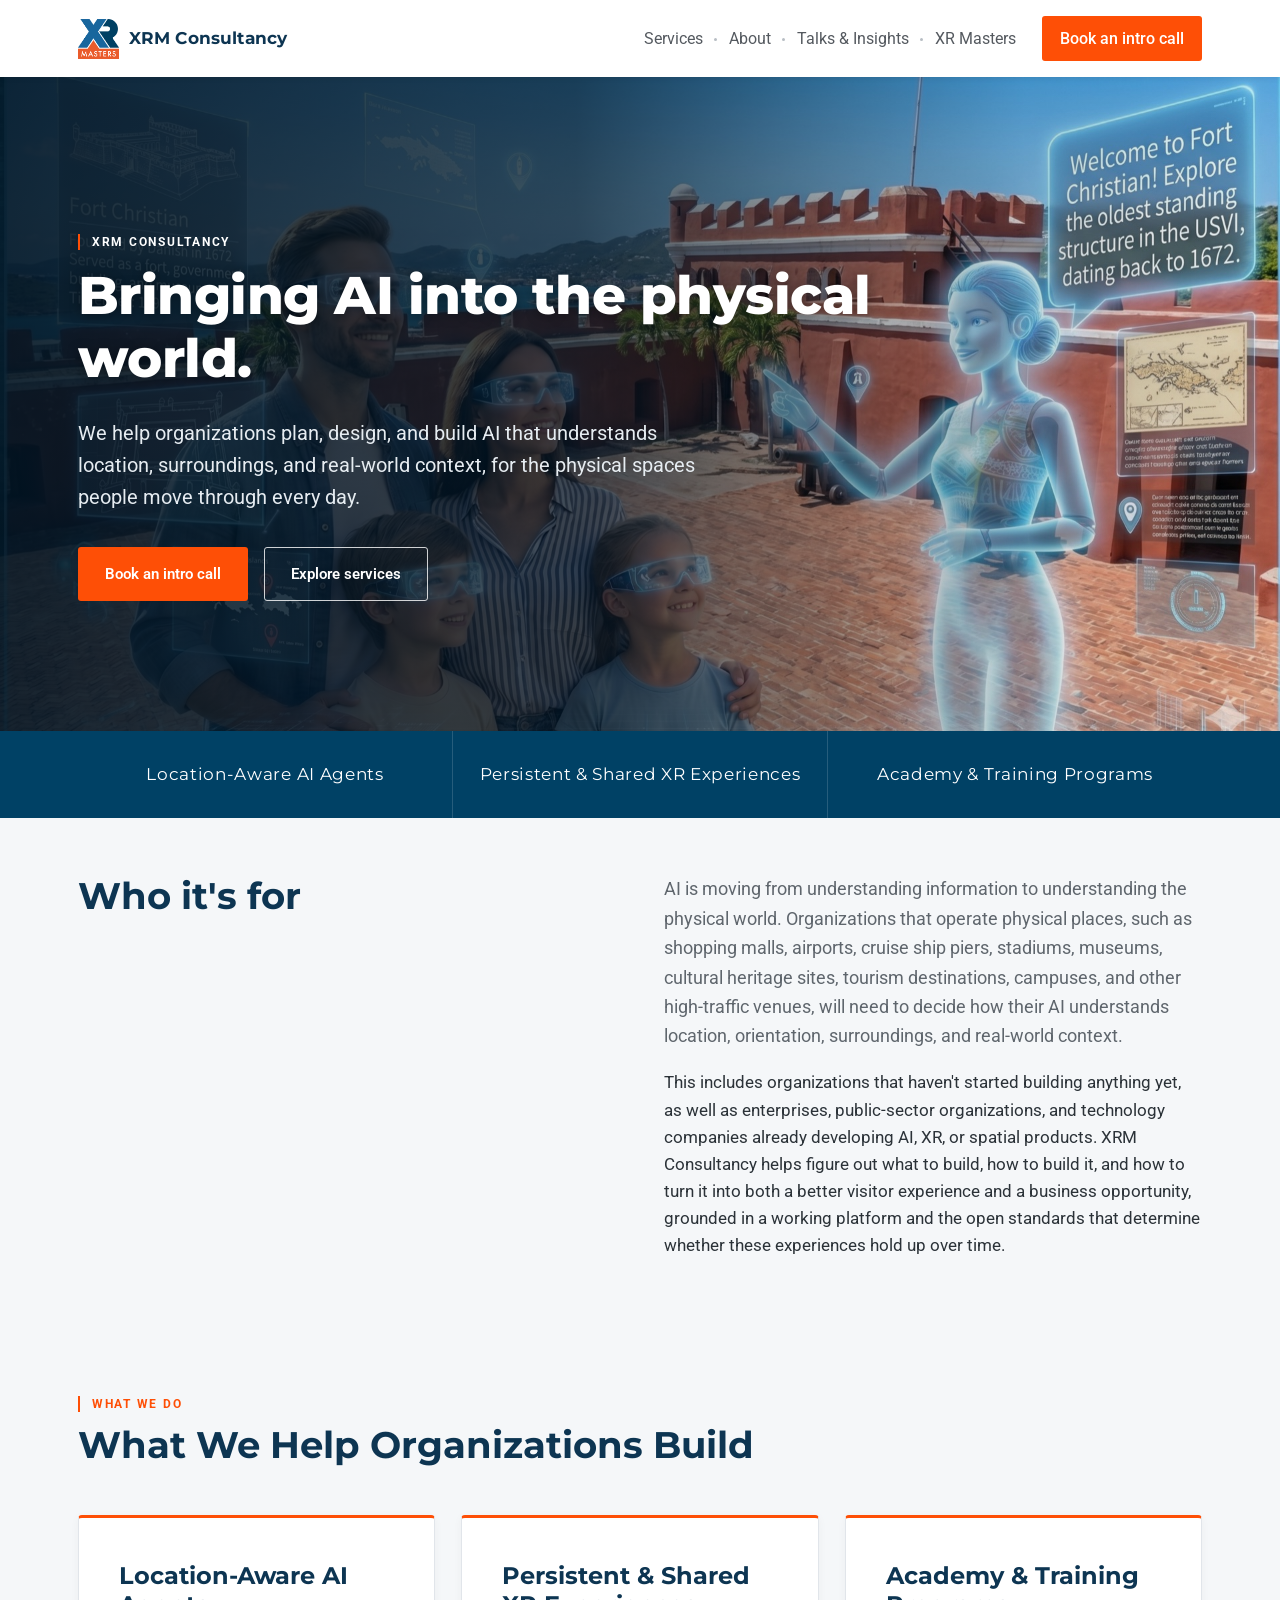
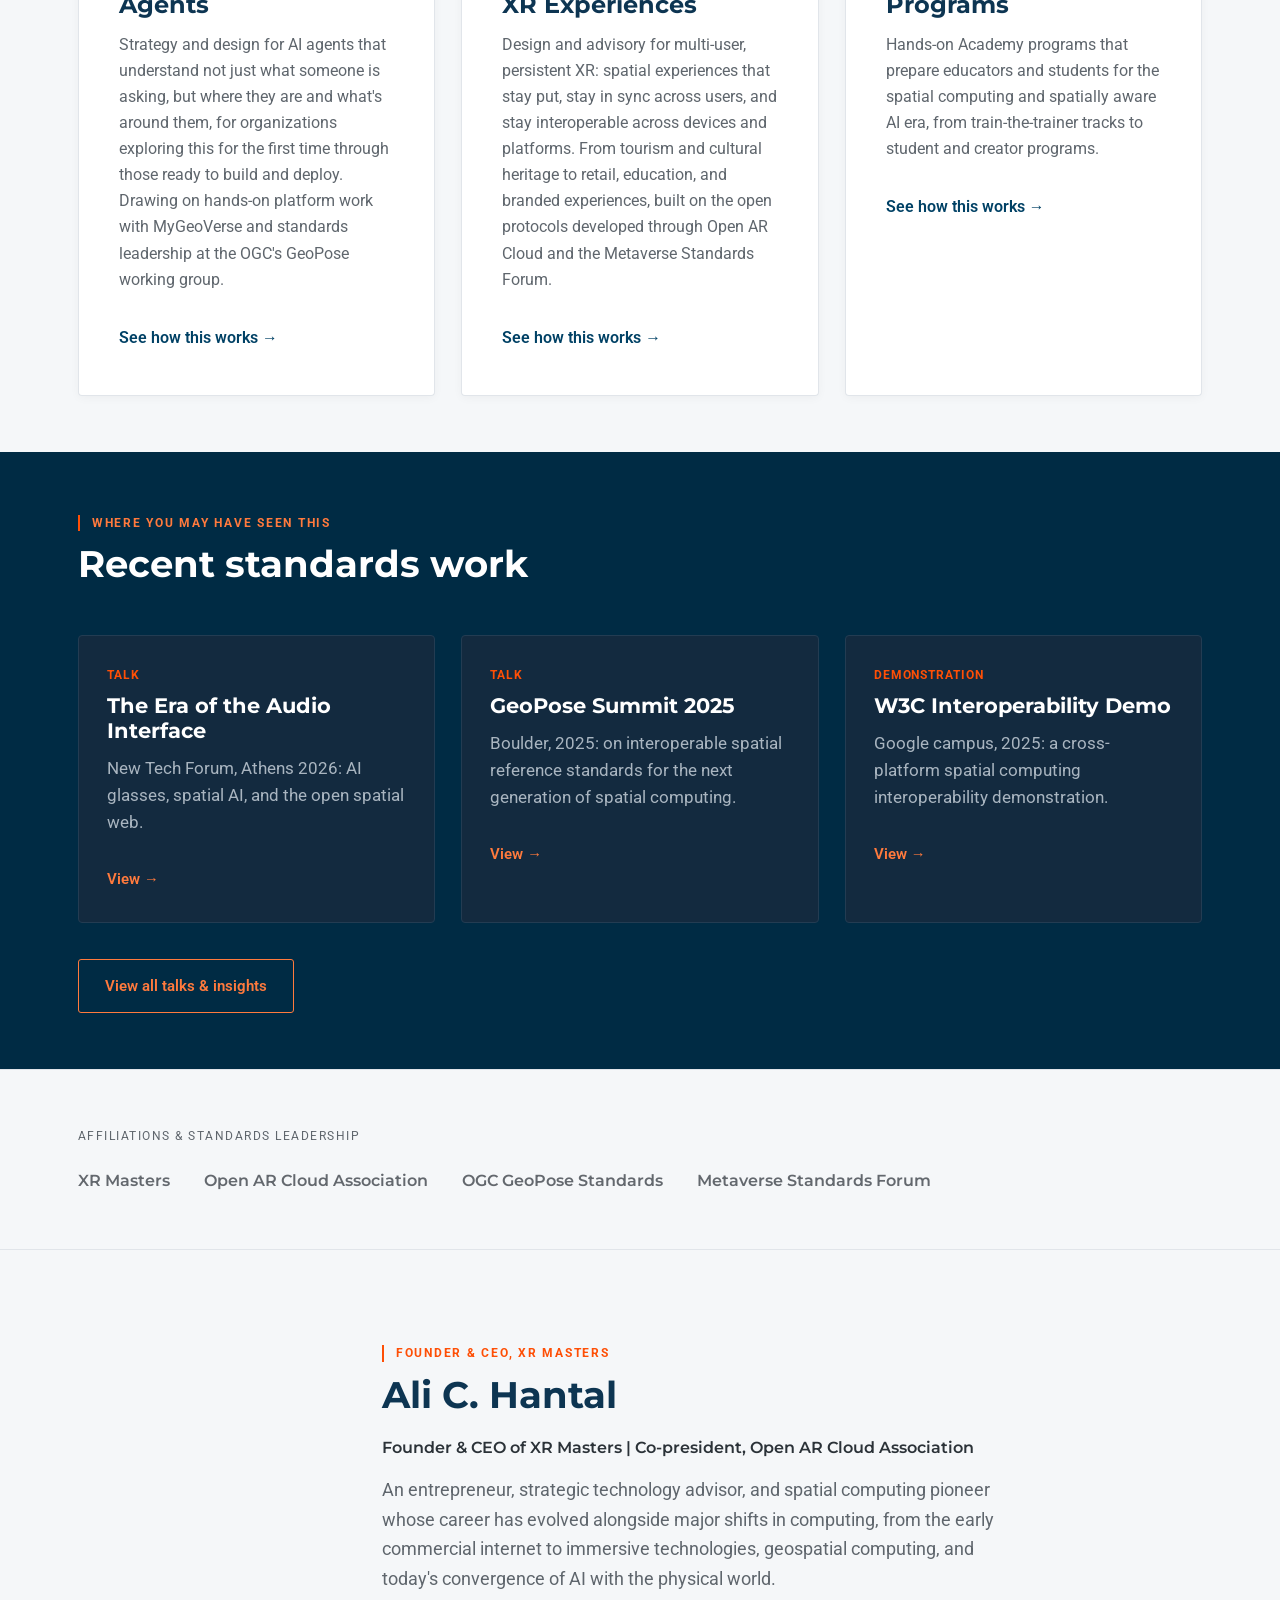
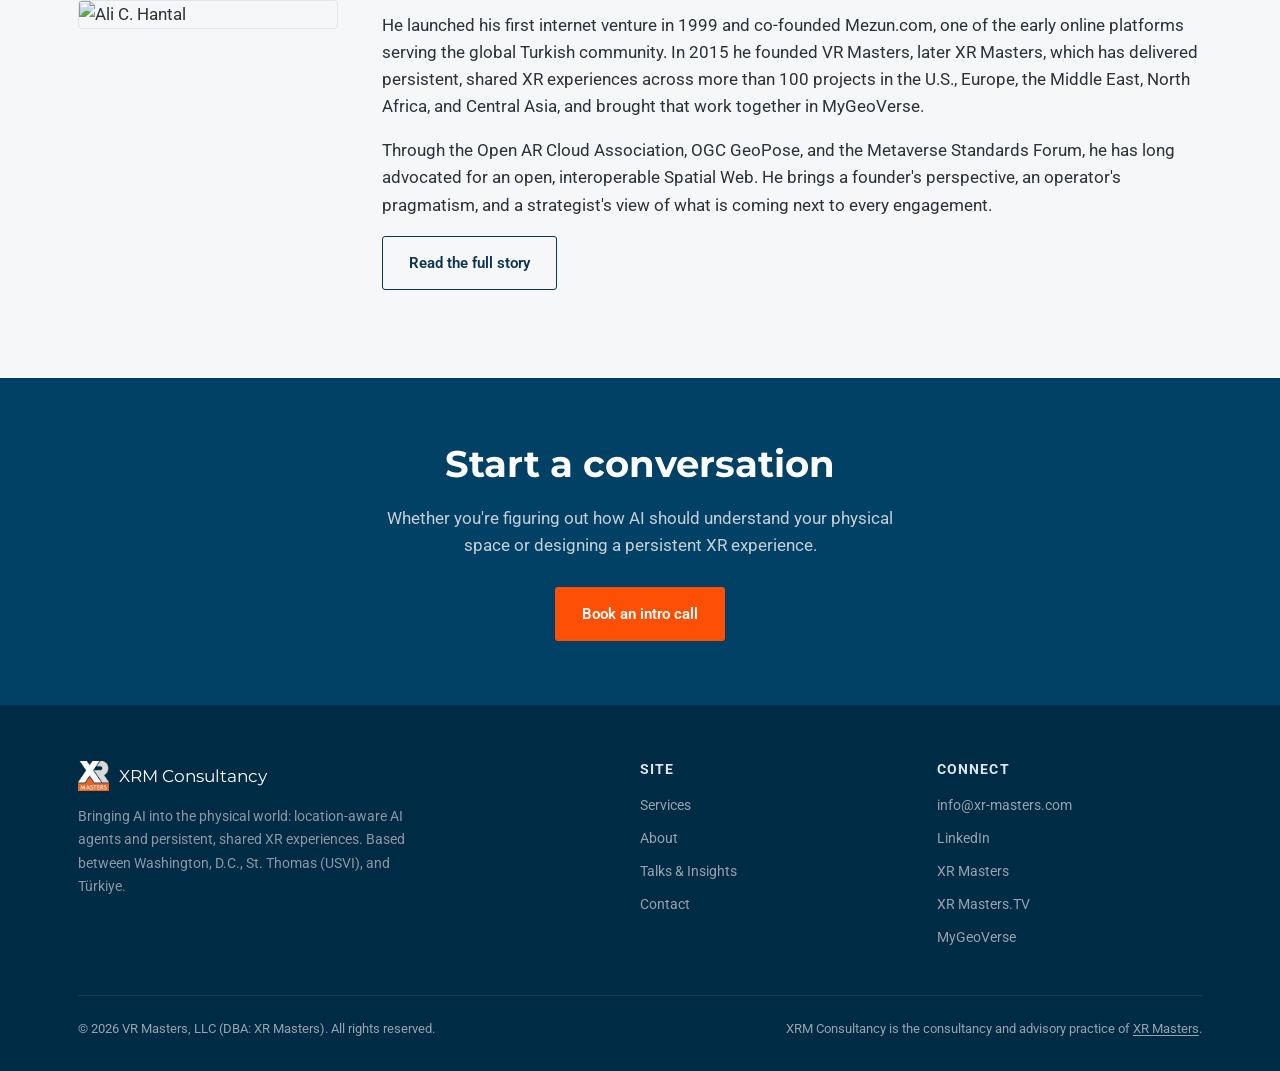
==== commit ed103aea: "Footer: link XR Masters to xr-masters.com Co-Authored-By: Claude Opus 5.5 <noreply@anthropic.com>" ====
--- a/index.html
+++ b/index.html
@@ -218,7 +218,7 @@
     </div>
     <div class="bottom">
       <span>© 2026 VR Masters, LLC (DBA: XR Masters). All rights reserved.</span>
-      <span>XRM Consultancy is the consultancy and advisory practice of XR Masters.</span>
+      <span>XRM Consultancy is the consultancy and advisory practice of <a href="https://www.xr-masters.com" target="_blank" rel="noopener">XR Masters</a>.</span>
     </div>
   </div>
 </footer>
--- a/css/style.css
+++ b/css/style.css
@@ -551,6 +551,7 @@
   gap: 10px;
   font-size: 0.82rem;
 }
+footer.site .bottom a { text-decoration: underline; text-underline-offset: 2px; }
 @media (max-width: 700px) {
   footer.site .foot-grid { grid-template-columns: 1fr; }
 }
